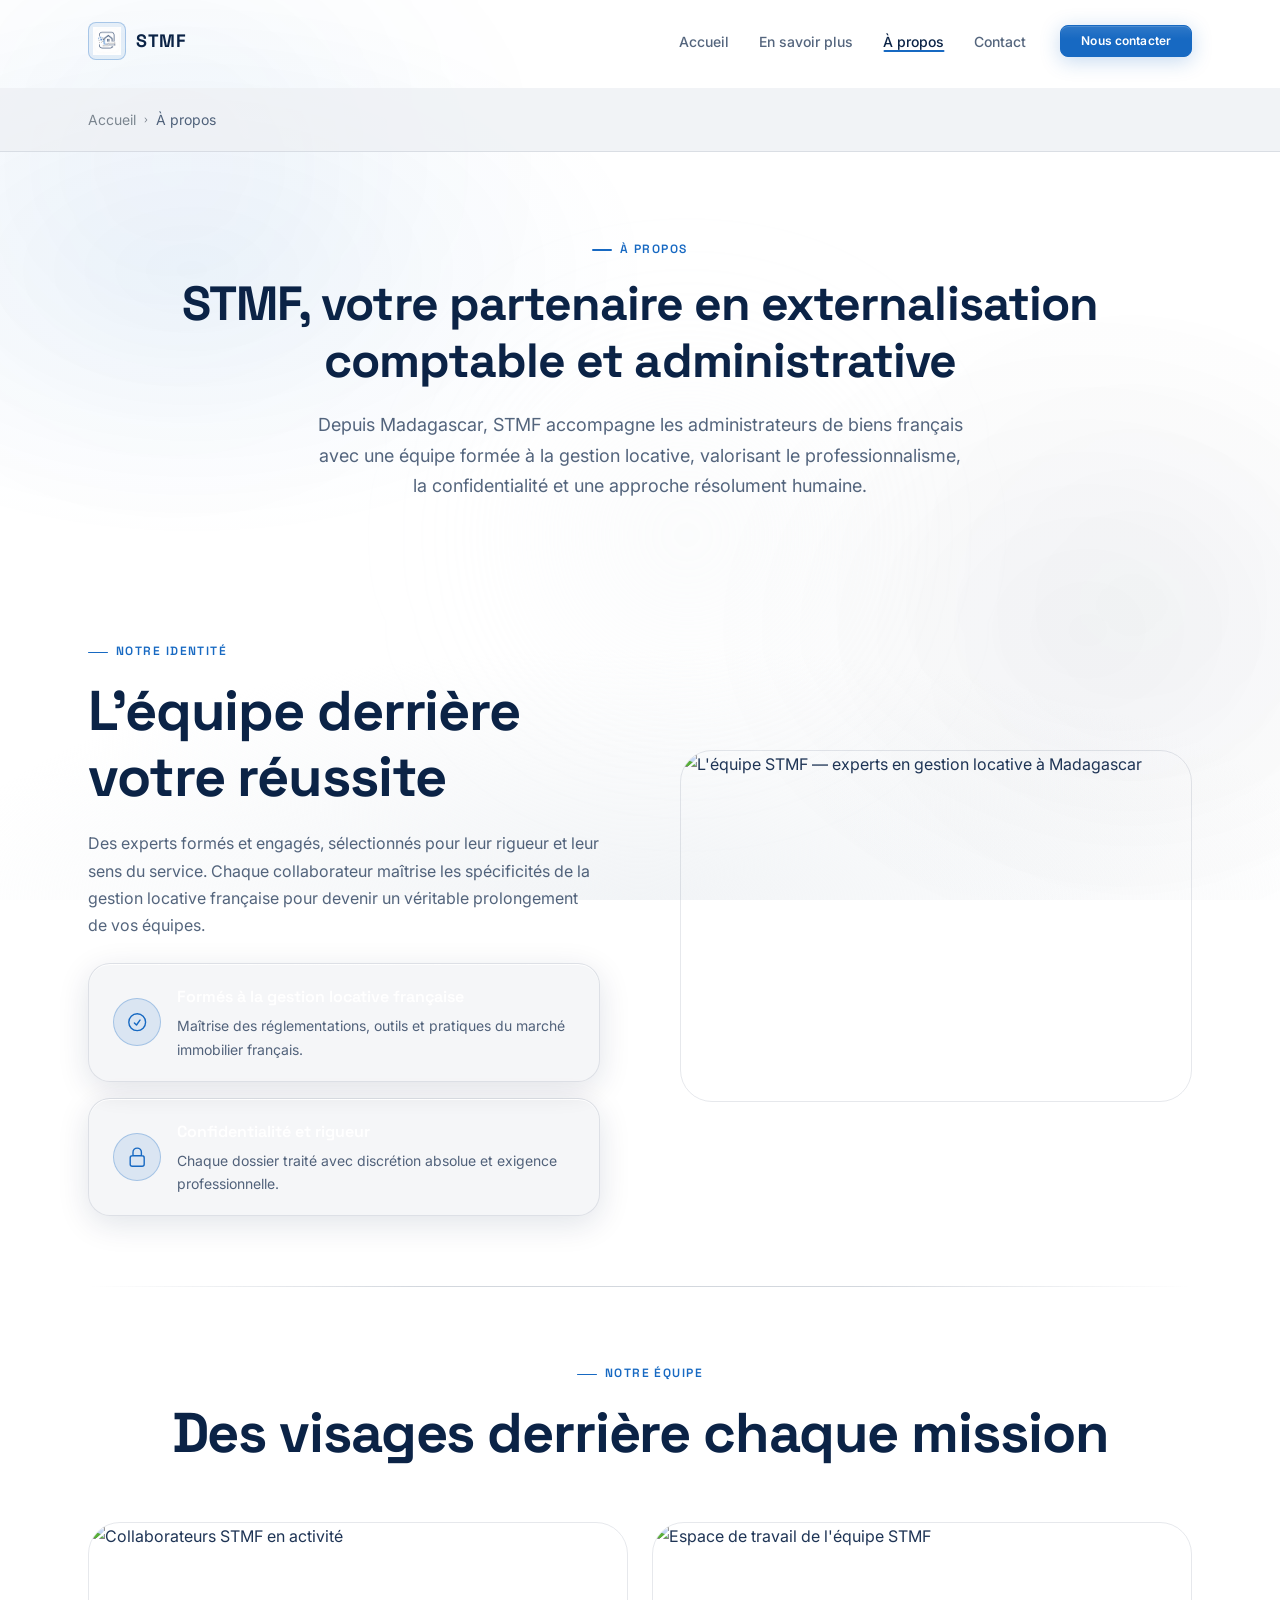
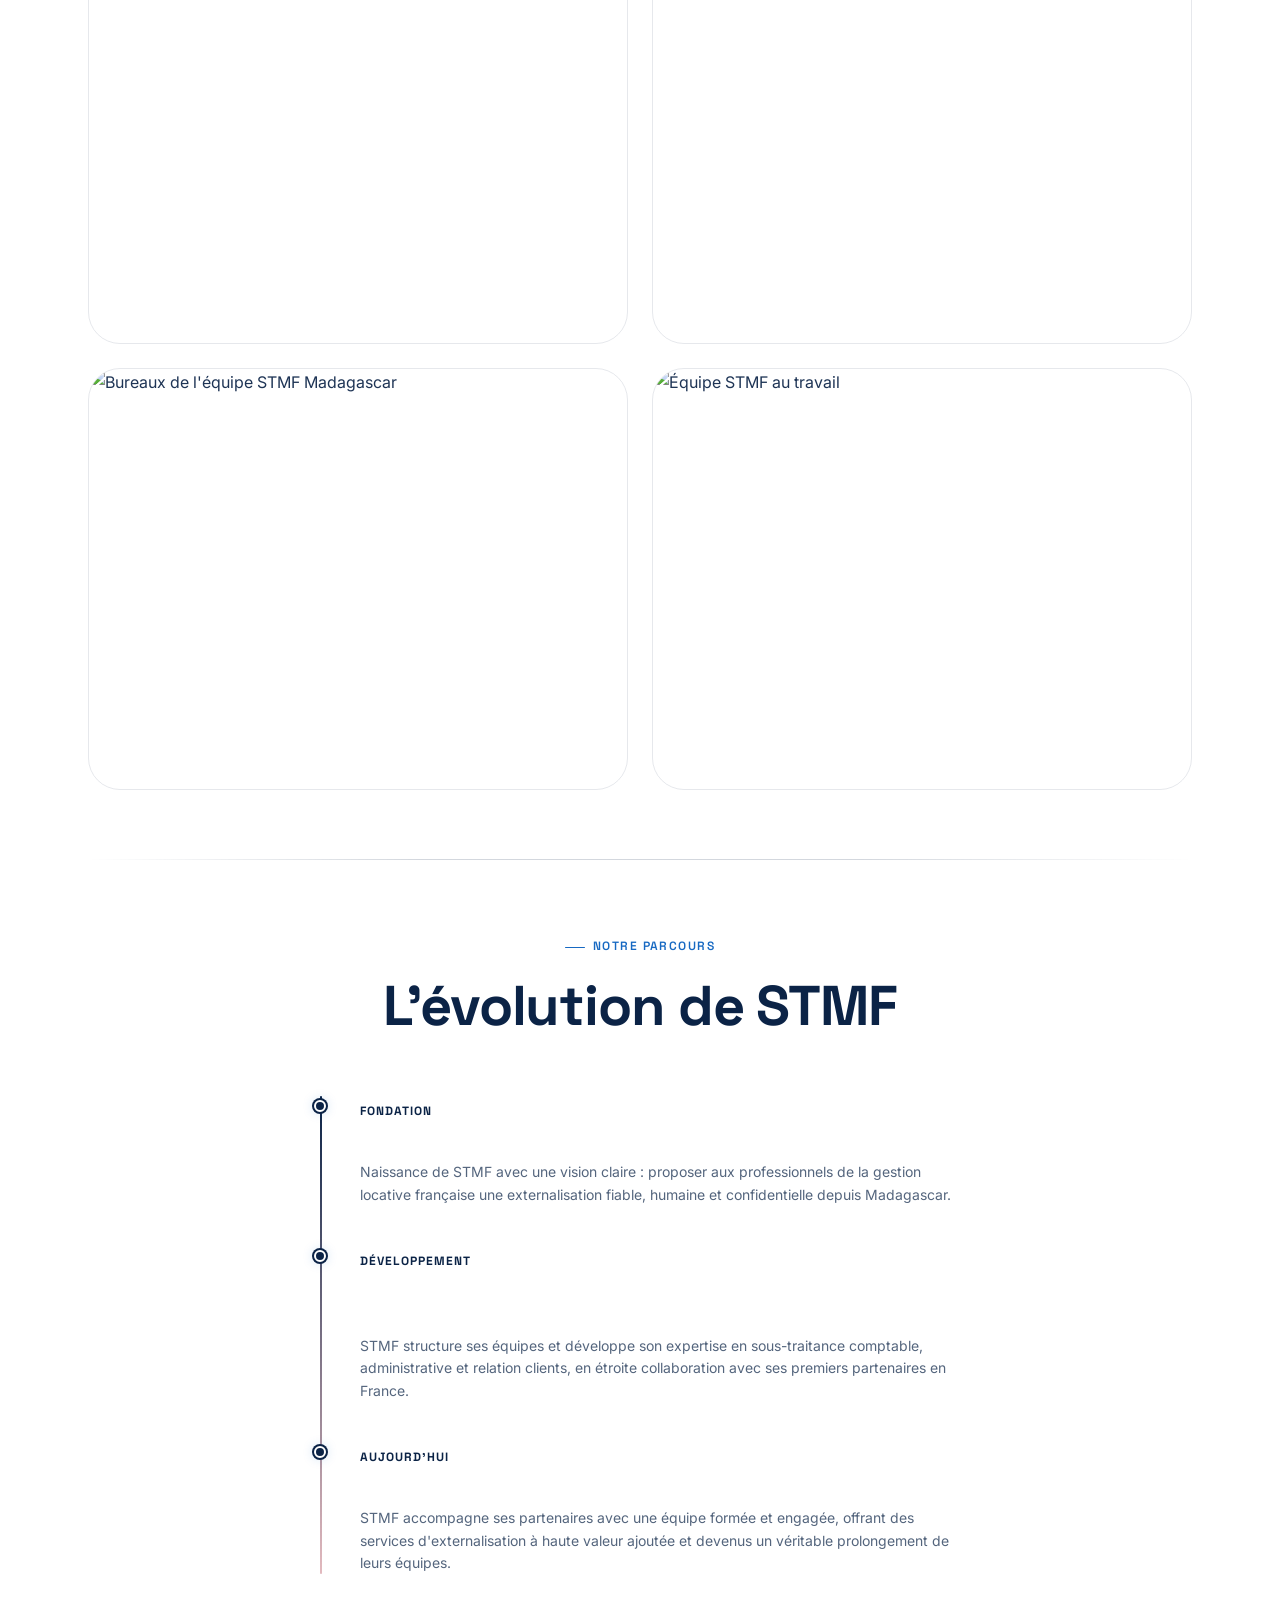
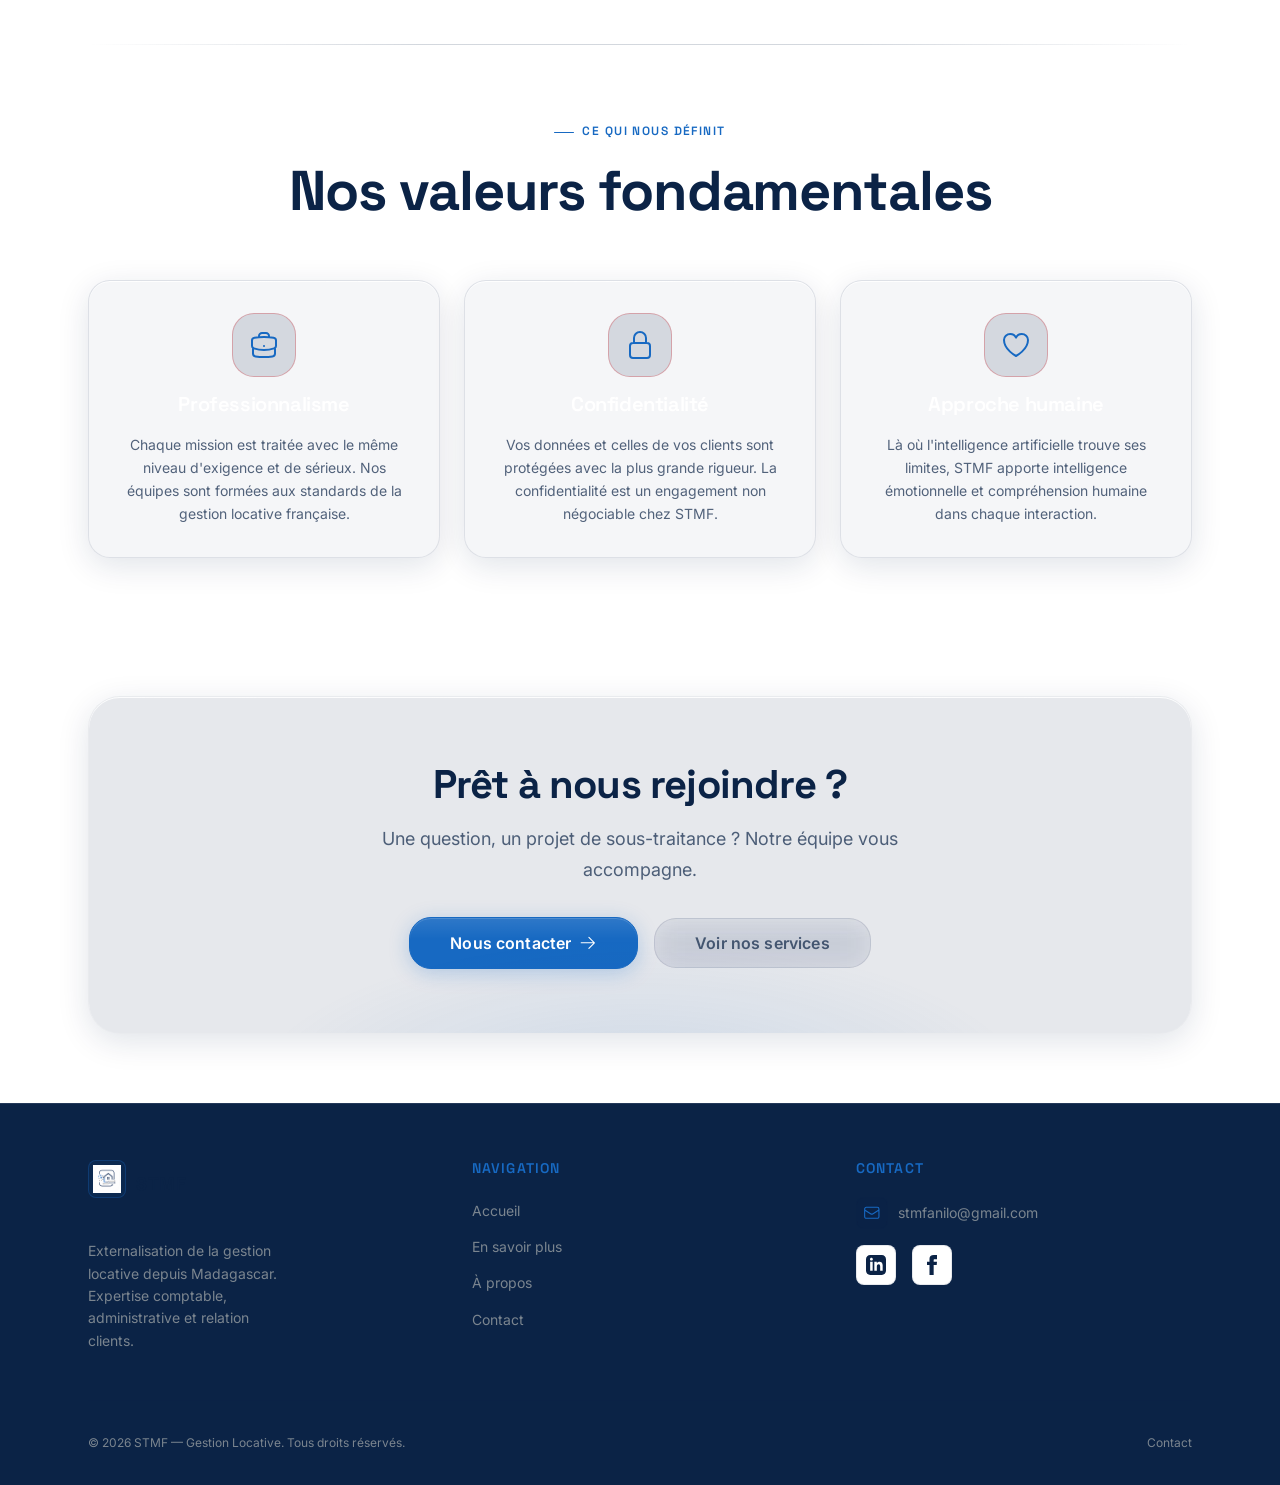
==== a-propos.html @ 400646bc "Site STMF v2 - nouvelle charte graphique" ====
<!DOCTYPE html>
<html lang="fr">
<head>
  <meta charset="UTF-8" />
  <meta name="viewport" content="width=device-width, initial-scale=1.0" />
  <meta http-equiv="X-UA-Compatible" content="IE=edge" />

  <!-- ─── SEO ─── -->
  <title>À Propos — L'équipe STMF, experts en externalisation de gestion locative depuis Madagascar</title>
  <meta name="description" content="Découvrez STMF : votre partenaire en externalisation comptable et administrative. Une équipe d'experts formés à la gestion locative française, basée à Madagascar, valorisant professionnalisme, confidentialité et approche humaine." />
  <meta name="keywords" content="équipe STMF gestion locative, externalisation Madagascar France, experts gestion locative, administrateurs de biens partenaire, STMF à propos, sous-traitance professionnelle immobilière" />
  <meta name="robots" content="index, follow, max-snippet:-1, max-image-preview:large" />
  <meta name="author" content="STMF — Gestion Locative" />
  <link rel="canonical" href="https://stmf-gestion-locative.com/a-propos.html" />

  <!-- ─── Open Graph ─── -->
  <meta property="og:type"        content="website" />
  <meta property="og:site_name"   content="STMF — Gestion Locative" />
  <meta property="og:url"         content="https://stmf-gestion-locative.com/a-propos.html" />
  <meta property="og:title"       content="À Propos — L'équipe STMF, experts en gestion locative" />
  <meta property="og:description" content="STMF accompagne les administrateurs de biens français avec une équipe formée à la gestion locative, valorisant le professionnalisme, la confidentialité et une approche résolument humaine." />
  <meta property="og:image"       content="CLOUDFLARE_URL_OG_IMAGE" />
  <meta property="og:locale"      content="fr_FR" />

  <!-- ─── Twitter Card ─── -->
  <meta name="twitter:card"        content="summary_large_image" />
  <meta name="twitter:title"       content="À Propos — L'équipe STMF" />
  <meta name="twitter:description" content="Une équipe d'experts en gestion locative basée à Madagascar, au service des professionnels français." />
  <meta name="twitter:image"       content="CLOUDFLARE_URL_OG_IMAGE" />

  <!-- ─── Structured Data ─── -->
  <script type="application/ld+json">
  {
    "@context": "https://schema.org",
    "@type": "AboutPage",
    "url": "https://stmf-gestion-locative.com/a-propos.html",
    "name": "À propos de STMF — Gestion Locative",
    "description": "STMF, votre partenaire en externalisation comptable et administrative. Depuis Madagascar, STMF accompagne les administrateurs de biens français avec une équipe formée à la gestion locative.",
    "mainEntity": {
      "@type": "Organization",
      "name": "STMF — Gestion Locative",
      "description": "Depuis Madagascar, STMF accompagne les administrateurs de biens français avec une équipe formée à la gestion locative, valorisant le professionnalisme, la confidentialité et une approche résolument humaine.",
      "url": "https://stmf-gestion-locative.com",
      "email": "stmfanilo@gmail.com",
      "foundingLocation": {"@type": "Place", "name": "Madagascar"},
      "knowsAbout": ["Gestion locative", "Externalisation immobilière", "Sous-traitance comptable", "Administration de biens"]
    }
  }
  </script>
  <script type="application/ld+json">
  {
    "@context": "https://schema.org",
    "@type": "BreadcrumbList",
    "itemListElement": [
      {"@type": "ListItem", "position": 1, "name": "Accueil", "item": "https://stmf-gestion-locative.com/"},
      {"@type": "ListItem", "position": 2, "name": "À propos",  "item": "https://stmf-gestion-locative.com/a-propos.html"}
    ]
  }
  </script>

  <!-- ─── Favicons ─── -->
  <link rel="icon"             type="image/x-icon" href="assets/favicon/favicon.ico" />
  <link rel="icon"             type="image/png"    href="assets/favicon/favicon-32x32.png" sizes="32x32" />
  <link rel="icon"             type="image/png"    href="assets/favicon/favicon-16x16.png" sizes="16x16" />
  <link rel="apple-touch-icon"                     href="assets/favicon/apple-touch-icon.png" />
  <link rel="manifest"                             href="site.webmanifest" />
  <meta name="theme-color"    content="#0B2346" />

  <link rel="preconnect" href="https://fonts.googleapis.com" />
  <link rel="preconnect" href="https://fonts.gstatic.com" crossorigin />

  <link rel="stylesheet" href="css/global.css" />
  <link rel="stylesheet" href="css/layout.css" />
  <link rel="stylesheet" href="css/components.css" />
  <link rel="stylesheet" href="css/animations.css" />
  <link rel="stylesheet" href="css/pages.css" />
</head>
<body>

<svg class="svg-filters" aria-hidden="true" focusable="false">
  <defs>
    <filter id="glass-distort" color-interpolation-filters="sRGB" x="-20%" y="-20%" width="140%" height="140%">
      <feTurbulence type="fractalNoise" baseFrequency="0.015 0.012" numOctaves="2" seed="4" result="noise"/>
      <feDisplacementMap in="SourceGraphic" in2="noise" scale="5" xChannelSelector="R" yChannelSelector="G"/>
    </filter>
  </defs>
</svg>

<div class="bg-orbs" aria-hidden="true">
  <div class="bg-orb bg-orb-1"></div>
  <div class="bg-orb bg-orb-2"></div>
  <div class="bg-orb bg-orb-3"></div>
</div>

<div class="site-wrap">

  <!-- ════ NAVBAR ════ -->
  <header>
    <nav class="navbar" id="navbar" role="navigation" aria-label="Navigation principale">
      <div class="container navbar__inner">
        <a href="index.html" class="navbar__brand" aria-label="STMF — Retour à l'accueil">
          <div class="brand-logo"><img src="assets/favicon/favicon-32x32.png" alt="Logo STMF" width="28" height="28" /></div>
          <span class="brand-name">STMF</span>
        </a>
        <div class="navbar__menu" role="menubar" aria-label="Liens de navigation">
          <ul class="nav-links" role="none">
            <li role="none"><a href="index.html"          class="nav-link" role="menuitem">Accueil</a></li>
            <li role="none"><a href="en-savoir-plus.html" class="nav-link" role="menuitem">En savoir plus</a></li>
            <li role="none"><a href="a-propos.html"       class="nav-link" role="menuitem">À propos</a></li>
            <li role="none"><a href="contact.html"        class="nav-link" role="menuitem">Contact</a></li>
          </ul>
          <div class="navbar__cta">
            <a href="contact.html" class="btn btn--primary btn--sm">Nous contacter</a>
          </div>
        </div>
        <button class="navbar__toggle" id="navToggle" aria-label="Ouvrir le menu" aria-expanded="false" aria-controls="navOverlay">
          <span class="toggle-bar"></span><span class="toggle-bar"></span><span class="toggle-bar"></span>
        </button>
      </div>
    </nav>
    <div class="nav-overlay" id="navOverlay" role="dialog" aria-modal="true" aria-label="Menu de navigation">
      <ul>
        <li><a href="index.html"          class="nav-link">Accueil</a></li>
        <li><a href="en-savoir-plus.html" class="nav-link">En savoir plus</a></li>
        <li><a href="a-propos.html"       class="nav-link">À propos</a></li>
        <li><a href="contact.html"        class="nav-link">Contact</a></li>
      </ul>
      <a href="contact.html" class="btn btn--primary btn--lg" style="margin-top:2rem;">Nous contacter</a>
    </div>
  </header>

  <!-- ════ MAIN ════ -->
  <main class="page page-content" id="main" tabindex="-1">

    <!-- Breadcrumb -->
    <nav class="breadcrumb" aria-label="Fil d'Ariane">
      <div class="container">
        <ol class="breadcrumb__list">
          <li class="breadcrumb__item"><a href="index.html">Accueil</a></li>
          <li class="breadcrumb__item" aria-hidden="true"><span class="breadcrumb__sep">›</span></li>
          <li class="breadcrumb__item breadcrumb__item--active" aria-current="page">À propos</li>
        </ol>
      </div>
    </nav>

    <!-- Page hero -->
    <section class="page-hero" aria-labelledby="about-title">
      <div class="container">
        <span class="section__eyebrow" data-reveal="up">À propos</span>
        <h1 class="page-hero__title" id="about-title" data-reveal="up" data-reveal-delay="100">
          STMF, votre partenaire en externalisation comptable et administrative
        </h1>
        <p class="page-hero__desc" data-reveal="up" data-reveal-delay="200">
          Depuis Madagascar, STMF accompagne les administrateurs de biens français avec une équipe formée à la gestion locative, valorisant le professionnalisme, la confidentialité et une approche résolument humaine.
        </p>
      </div>
    </section>

    <!-- ── INTRO ABOUT ──────────────── -->
    <section class="section section--sm" aria-labelledby="intro-title">
      <div class="container">
        <div class="about-intro-grid">

          <!-- Contenu -->
          <div data-reveal="left">
            <span class="section__eyebrow">Notre identité</span>
            <h2 class="section__title section__title--left" id="intro-title" style="text-align:left;margin-bottom:1.25rem;">
              L'équipe derrière votre réussite
            </h2>
            <p style="color:var(--c-text-sec);line-height:1.7;margin-bottom:1.5rem;">
              Des experts formés et engagés, sélectionnés pour leur rigueur et leur sens du service. Chaque collaborateur maîtrise les spécificités de la gestion locative française pour devenir un véritable prolongement de vos équipes.
            </p>
            <div style="display:flex;flex-direction:column;gap:1rem;">
              <div class="glass-card glass-card--static" style="padding:1.25rem 1.5rem;display:flex;align-items:center;gap:1rem;">
                <div class="icon-circle" style="flex-shrink:0;" aria-hidden="true"><svg class="icon-svg" xmlns="http://www.w3.org/2000/svg" fill="none" viewBox="0 0 24 24" stroke-width="1.5" stroke="currentColor" aria-hidden="true"><path stroke-linecap="round" stroke-linejoin="round" d="M9 12.75L11.25 15 15 9.75M21 12a9 9 0 11-18 0 9 9 0 0118 0z"/></svg></div>
                <div>
                  <div style="font-family:var(--ff-display);font-weight:600;color:var(--c-white);margin-bottom:0.25rem;">Formés à la gestion locative française</div>
                  <div style="font-size:var(--ts-sm);color:var(--c-text-sec);">Maîtrise des réglementations, outils et pratiques du marché immobilier français.</div>
                </div>
              </div>
              <div class="glass-card glass-card--static" style="padding:1.25rem 1.5rem;display:flex;align-items:center;gap:1rem;">
                <div class="icon-circle" style="flex-shrink:0;" aria-hidden="true"><svg class="icon-svg" xmlns="http://www.w3.org/2000/svg" fill="none" viewBox="0 0 24 24" stroke-width="1.5" stroke="currentColor" aria-hidden="true"><path stroke-linecap="round" stroke-linejoin="round" d="M16.5 10.5V6.75a4.5 4.5 0 10-9 0v3.75m-.75 11.25h10.5a2.25 2.25 0 002.25-2.25v-6.75a2.25 2.25 0 00-2.25-2.25H6.75a2.25 2.25 0 00-2.25 2.25v6.75a2.25 2.25 0 002.25 2.25z"/></svg></div>
                <div>
                  <div style="font-family:var(--ff-display);font-weight:600;color:var(--c-white);margin-bottom:0.25rem;">Confidentialité et rigueur</div>
                  <div style="font-size:var(--ts-sm);color:var(--c-text-sec);">Chaque dossier traité avec discrétion absolue et exigence professionnelle.</div>
                </div>
              </div>
            </div>
          </div>

          <!-- Photo principale équipe -->
          <div class="team-grid" data-reveal="right">
            <div class="team-img team-img--featured">
              <!-- 📸 IMAGE ÉQUIPE PRINCIPALE: bureau 8.png | Remplacer src par votre URL Cloudflare -->
              <img
                src="CLOUDFLARE_URL_BUREAU_8"
                alt="L'équipe STMF — experts en gestion locative à Madagascar"
                width="800"
                height="350"
                loading="lazy"
                decoding="async"
              />
            </div>
          </div>

        </div>
      </div>
    </section>

    <div class="container"><div class="divider"></div></div>

    <!-- ── GALERIE ÉQUIPE ─────────────── -->
    <section class="section section--sm" aria-labelledby="team-title">
      <div class="container">
        <div class="section__header" data-reveal="up">
          <span class="section__eyebrow">Notre équipe</span>
          <h2 class="section__title" id="team-title">Des visages derrière chaque mission</h2>
        </div>

        <div class="team-grid">
          <div class="team-img" data-reveal="up" data-reveal-delay="100">
            <!-- 📸 IMAGE ÉQUIPE 1: bureau 1.png | Remplacer src par votre URL Cloudflare -->
            <img src="CLOUDFLARE_URL_BUREAU_1" alt="Collaborateurs STMF en activité" width="560" height="420" loading="lazy" decoding="async" />
          </div>
          <div class="team-img" data-reveal="up" data-reveal-delay="200">
            <!-- 📸 IMAGE ÉQUIPE 2: bureau 5.png | Remplacer src par votre URL Cloudflare -->
            <img src="CLOUDFLARE_URL_BUREAU_5" alt="Espace de travail de l'équipe STMF" width="560" height="420" loading="lazy" decoding="async" />
          </div>
          <div class="team-img" data-reveal="up" data-reveal-delay="300">
            <!-- 📸 IMAGE ÉQUIPE 3: bureau 9.png | Remplacer src par votre URL Cloudflare -->
            <img src="CLOUDFLARE_URL_BUREAU_9" alt="Bureaux de l'équipe STMF Madagascar" width="560" height="420" loading="lazy" decoding="async" />
          </div>
          <div class="team-img" data-reveal="up" data-reveal-delay="400">
            <!-- 📸 IMAGE ÉQUIPE 4: bureau 11.png | Remplacer src par votre URL Cloudflare -->
            <img src="CLOUDFLARE_URL_BUREAU_11" alt="Équipe STMF au travail" width="560" height="420" loading="lazy" decoding="async" />
          </div>
        </div>
      </div>
    </section>

    <div class="container"><div class="divider"></div></div>

    <!-- ── TIMELINE — ÉVOLUTION ────────── -->
    <section class="section section--sm" aria-labelledby="timeline-title">
      <div class="container">
        <div class="section__header" data-reveal="up">
          <span class="section__eyebrow">Notre parcours</span>
          <h2 class="section__title" id="timeline-title">L'évolution de STMF</h2>
        </div>

        <div style="max-width:640px;margin-inline:auto;">
          <div class="timeline" role="list" aria-label="Étapes clés de l'évolution de STMF">

            <div class="timeline__line" aria-hidden="true">
              <div class="timeline__line-fill"></div>
            </div>

            <div class="timeline__item" role="listitem" data-reveal="left">
              <div class="timeline__dot" aria-hidden="true"></div>
              <span class="timeline__label">Fondation</span>
              <h3 class="timeline__title">Création de STMF à Madagascar</h3>
              <p class="timeline__desc">
                Naissance de STMF avec une vision claire : proposer aux professionnels de la gestion locative française une externalisation fiable, humaine et confidentielle depuis Madagascar.
              </p>
            </div>

            <div class="timeline__item" role="listitem" data-reveal="left" data-reveal-delay="150">
              <div class="timeline__dot" aria-hidden="true"></div>
              <span class="timeline__label">Développement</span>
              <h3 class="timeline__title">Accompagnement des premiers administrateurs de biens français</h3>
              <p class="timeline__desc">
                STMF structure ses équipes et développe son expertise en sous-traitance comptable, administrative et relation clients, en étroite collaboration avec ses premiers partenaires en France.
              </p>
            </div>

            <div class="timeline__item" role="listitem" data-reveal="left" data-reveal-delay="300">
              <div class="timeline__dot timeline__dot--current" aria-hidden="true"></div>
              <span class="timeline__label">Aujourd'hui</span>
              <h3 class="timeline__title">Une équipe experte au service de la continuité de votre gestion</h3>
              <p class="timeline__desc">
                STMF accompagne ses partenaires avec une équipe formée et engagée, offrant des services d'externalisation à haute valeur ajoutée et devenus un véritable prolongement de leurs équipes.
              </p>
            </div>

          </div>
        </div>
      </div>
    </section>

    <div class="container"><div class="divider"></div></div>

    <!-- ── NOS VALEURS ────────────────── -->
    <section class="section section--sm" aria-labelledby="values-title">
      <div class="container">
        <div class="section__header" data-reveal="up">
          <span class="section__eyebrow">Ce qui nous définit</span>
          <h2 class="section__title" id="values-title">Nos valeurs fondamentales</h2>
        </div>

        <div class="values-grid">
          <div class="glass-card glass-card--red value-card" data-reveal="up" data-reveal-delay="100">
            <div class="value-card__icon" aria-hidden="true"><svg class="icon-svg" xmlns="http://www.w3.org/2000/svg" fill="none" viewBox="0 0 24 24" stroke-width="1.5" stroke="currentColor" aria-hidden="true"><path stroke-linecap="round" stroke-linejoin="round" d="M20.25 14.15v4.25c0 1.094-.787 2.036-1.872 2.18-2.087.277-4.216.42-6.378.42s-4.291-.143-6.378-.42c-1.085-.144-1.872-1.086-1.872-2.18v-4.25m16.5 0a2.18 2.18 0 00.75-1.661V8.706c0-1.081-.768-2.015-1.837-2.175a48.114 48.114 0 00-3.413-.387m4.5 8.006c-.194.165-.42.295-.673.38A23.978 23.978 0 0112 15.75c-2.648 0-5.195-.429-7.577-1.22a2.016 2.016 0 01-.673-.38m0 0A2.18 2.18 0 013 12.489V8.706c0-1.081.768-2.015 1.837-2.175a48.111 48.111 0 013.413-.387m7.5 0V5.25A2.25 2.25 0 0013.5 3h-3a2.25 2.25 0 00-2.25 2.25v.894m7.5 0a48.667 48.667 0 00-7.5 0M12 12.75h.008v.008H12v-.008z"/></svg></div>
            <h3 class="value-card__title">Professionnalisme</h3>
            <p class="value-card__desc">
              Chaque mission est traitée avec le même niveau d'exigence et de sérieux. Nos équipes sont formées aux standards de la gestion locative française.
            </p>
          </div>
          <div class="glass-card glass-card--red value-card" data-reveal="up" data-reveal-delay="200">
            <div class="value-card__icon" aria-hidden="true"><svg class="icon-svg" xmlns="http://www.w3.org/2000/svg" fill="none" viewBox="0 0 24 24" stroke-width="1.5" stroke="currentColor" aria-hidden="true"><path stroke-linecap="round" stroke-linejoin="round" d="M16.5 10.5V6.75a4.5 4.5 0 10-9 0v3.75m-.75 11.25h10.5a2.25 2.25 0 002.25-2.25v-6.75a2.25 2.25 0 00-2.25-2.25H6.75a2.25 2.25 0 00-2.25 2.25v6.75a2.25 2.25 0 002.25 2.25z"/></svg></div>
            <h3 class="value-card__title">Confidentialité</h3>
            <p class="value-card__desc">
              Vos données et celles de vos clients sont protégées avec la plus grande rigueur. La confidentialité est un engagement non négociable chez STMF.
            </p>
          </div>
          <div class="glass-card glass-card--red value-card" data-reveal="up" data-reveal-delay="300">
            <div class="value-card__icon" aria-hidden="true"><svg class="icon-svg" xmlns="http://www.w3.org/2000/svg" fill="none" viewBox="0 0 24 24" stroke-width="1.5" stroke="currentColor" aria-hidden="true"><path stroke-linecap="round" stroke-linejoin="round" d="M21 8.25c0-2.485-2.099-4.5-4.688-4.5-1.935 0-3.597 1.126-4.312 2.733-.715-1.607-2.377-2.733-4.313-2.733C5.1 3.75 3 5.765 3 8.25c0 7.22 9 12 9 12s9-4.78 9-12z"/></svg></div>
            <h3 class="value-card__title">Approche humaine</h3>
            <p class="value-card__desc">
              Là où l'intelligence artificielle trouve ses limites, STMF apporte intelligence émotionnelle et compréhension humaine dans chaque interaction.
            </p>
          </div>
        </div>
      </div>
    </section>

    <!-- ── CTA BAND ──────────────────── -->
    <section class="section section--sm" aria-labelledby="cta-about-title">
      <div class="container">
        <div class="glass-card glass-card--strong cta-band" data-reveal="scale">
          <h2 class="cta-band__title" id="cta-about-title">Prêt à nous rejoindre&nbsp;?</h2>
          <p class="cta-band__desc">
            Une question, un projet de sous-traitance&nbsp;? Notre équipe vous accompagne.
          </p>
          <div class="cta-band__actions">
            <a href="contact.html" class="btn btn--primary btn--lg glow-pulse">
              Nous contacter <span class="btn__icon" aria-hidden="true"><svg class="icon-svg" xmlns="http://www.w3.org/2000/svg" fill="none" viewBox="0 0 24 24" stroke-width="1.5" stroke="currentColor" aria-hidden="true"><path stroke-linecap="round" stroke-linejoin="round" d="M13.5 4.5L21 12m0 0l-7.5 7.5M21 12H3"/></svg></span>
            </a>
            <a href="en-savoir-plus.html" class="btn btn--ghost btn--lg">Voir nos services</a>
          </div>
        </div>
      </div>
    </section>

  </main>

  <!-- ════ FOOTER ════ -->
  <footer class="footer" role="contentinfo">
    <div class="container">
      <div class="footer__grid">
        <div class="footer__brand">
          <a href="index.html" style="display:inline-flex;gap:0.625rem;align-items:center;margin-bottom:0.875rem;text-decoration:none;" aria-label="STMF — Accueil">
            <div class="brand-logo"><img src="assets/favicon/favicon-32x32.png" alt="Logo STMF" width="28" height="28" /></div>
            <span class="brand-name">STMF</span>
          </a>
          <p class="footer__desc">Externalisation de la gestion locative depuis Madagascar. Expertise comptable, administrative et relation clients.</p>
        </div>
        <nav aria-label="Liens secondaires">
          <h3 class="footer__heading">Navigation</h3>
          <ul class="footer__links">
            <li><a href="index.html"          class="footer__link">Accueil</a></li>
            <li><a href="en-savoir-plus.html" class="footer__link">En savoir plus</a></li>
            <li><a href="a-propos.html"       class="footer__link">À propos</a></li>
            <li><a href="contact.html"        class="footer__link">Contact</a></li>
          </ul>
        </nav>
        <div>
          <h3 class="footer__heading">Contact</h3>
          <a href="mailto:stmfanilo@gmail.com" class="footer__contact-item">
            <span class="footer__contact-icon" aria-hidden="true"><svg class="icon-svg" xmlns="http://www.w3.org/2000/svg" fill="none" viewBox="0 0 24 24" stroke-width="1.5" stroke="currentColor" aria-hidden="true"><path stroke-linecap="round" stroke-linejoin="round" d="M21.75 6.75v10.5a2.25 2.25 0 01-2.25 2.25h-15a2.25 2.25 0 01-2.25-2.25V6.75m19.5 0A2.25 2.25 0 0019.5 4.5h-15a2.25 2.25 0 00-2.25 2.25m19.5 0v.243a2.25 2.25 0 01-1.07 1.916l-7.5 4.615a2.25 2.25 0 01-2.36 0L3.32 8.91a2.25 2.25 0 01-1.07-1.916V6.75"/></svg></span>
            <span>stmfanilo@gmail.com</span>
          </a>
          <div class="footer__socials" style="margin-top: 1rem; display: flex; gap: 1rem;">
            <a href="https://www.linkedin.com/in/stmf-fanilo-374832287/" target="_blank" rel="noopener noreferrer" class="footer__social-link" aria-label="LinkedIn STMF" style="display: inline-flex; align-items: center; justify-content: center; width: 40px; height: 40px; background: #ffffff; border-radius: 8px; border: 1px solid rgba(11, 35, 70, 0.1); transition: all 0.3s ease;">
              <svg xmlns="http://www.w3.org/2000/svg" width="20" height="20" viewBox="0 0 24 24" fill="#0B2346"><path d="M19 0h-14c-2.761 0-5 2.239-5 5v14c0 2.761 2.239 5 5 5h14c2.762 0 5-2.239 5-5v-14c0-2.761-2.238-5-5-5zm-11 19h-3v-11h3v11zm-1.5-12.268c-.966 0-1.75-.79-1.75-1.764s.784-1.764 1.75-1.764 1.75.79 1.75 1.764-.783 1.764-1.75 1.764zm13.5 12.268h-3v-5.604c0-3.368-4-3.113-4 0v5.604h-3v-11h3v1.765c1.396-2.586 7-2.777 7 2.476v6.759z"/></svg>
            </a>
            <a href="https://www.facebook.com/profile.php?id=61573559982621" target="_blank" rel="noopener noreferrer" class="footer__social-link" aria-label="Facebook STMF" style="display: inline-flex; align-items: center; justify-content: center; width: 40px; height: 40px; background: #ffffff; border-radius: 8px; border: 1px solid rgba(11, 35, 70, 0.1); transition: all 0.3s ease;">
              <svg xmlns="http://www.w3.org/2000/svg" width="20" height="20" viewBox="0 0 24 24" fill="#0B2346"><path d="M9 8h-3v4h3v12h5v-12h3.642l.358-4h-4v-1.667c0-.955.192-1.333 1.115-1.333h2.885v-5h-3.808c-3.596 0-5.192 1.583-5.192 4.615v3.385z"/></svg>
            </a>
          </div>
        </div>
      </div>
      <div class="footer__bottom">
        <p class="footer__copy">© 2026 STMF — Gestion Locative. Tous droits réservés.</p>
        <div class="footer__legal"><a href="contact.html">Contact</a></div>
      </div>
    </div>
  </footer>

</div><!-- /site-wrap -->

<script src="js/app.js" defer></script>
<script src="js/ui.js"  defer></script>

</body>
</html>
---- css/global.css ----
/* ============================================================
   STMF — GESTION LOCATIVE | global.css
   Design tokens, reset, typography
   © 2026 STMF — Architecture: Andry / Dev
   ============================================================ */

/* ─── Google Fonts ─── */
@import url('https://fonts.googleapis.com/css2?family=Space+Grotesk:wght@400;500;600;700&family=Inter:wght@400;500;600&display=swap');

/* ─── Design Tokens ─── */
:root {
  /* Palette STMF - Charte graphique */
  --c-bg:          #ffffff;
  --c-bg-2:        #EEF1F4;
  --c-bg-3:        #f8f9fa;
  --c-primary:     #0B2346;
  --c-primary-light: #1769C2;
  --c-primary-dim: rgba(11, 35, 70, 0.14);
  --c-primary-glow: rgba(23, 105, 194, 0.28);
  --c-white:       #ffffff;
  --c-text:        rgba(11, 35, 70, 0.92);
  --c-text-sec:    rgba(11, 35, 70, 0.70);
  --c-text-muted:  #7B858F;

  /* Legacy aliases for compatibility */
  --c-red:         #0B2346;
  --c-red-light:   #1769C2;
  --c-red-dim:     rgba(11, 35, 70, 0.14);
  --c-red-glow:    rgba(23, 105, 194, 0.28);

  /* Glass system - Light mode */
  --g-bg:          rgba(11, 35, 70, 0.04);
  --g-bg-hover:    rgba(11, 35, 70, 0.08);
  --g-bg-strong:   rgba(11, 35, 70, 0.10);
  --g-border:      rgba(11, 35, 70, 0.10);
  --g-border-h:    rgba(11, 35, 70, 0.18);
  --g-border-red:  rgba(23, 105, 194, 0.40);
  --g-blur:        blur(28px) saturate(160%);
  --g-blur-sm:     blur(16px) saturate(140%);
  --g-shadow:      0 8px 32px rgba(11, 35, 70, 0.12), inset 0 1px 0 rgba(255,255,255,0.9);
  --g-shadow-h:    0 20px 56px rgba(11, 35, 70, 0.18), inset 0 1px 0 rgba(255,255,255,0.95);
  --g-shadow-red:  0 0 40px rgba(23, 105, 194, 0.15);

  /* Typography */
  --ff-display:    'Space Grotesk', -apple-system, sans-serif;
  --ff-body:       'Inter', -apple-system, sans-serif;

  /* Scale */
  --ts-xs:   0.75rem;   /* 12px */
  --ts-sm:   0.875rem;  /* 14px */
  --ts-base: 1rem;      /* 16px */
  --ts-lg:   1.125rem;  /* 18px */
  --ts-xl:   1.25rem;   /* 20px */
  --ts-2xl:  1.5rem;    /* 24px */
  --ts-3xl:  1.875rem;  /* 30px */
  --ts-4xl:  clamp(2rem, 3.5vw, 2.5rem);
  --ts-5xl:  clamp(2.5rem, 4.5vw, 3.5rem);
  --ts-hero: clamp(2.75rem, 5.5vw, 4.5rem);

  /* Radius */
  --r-sm:   8px;
  --r-md:   14px;
  --r-lg:   22px;
  --r-xl:   32px;
  --r-pill: 9999px;

  /* Spacing */
  --sp-section: clamp(5rem, 9vw, 8rem);
  --sp-nav:     88px; /* navbar height compensation */

  /* Transitions */
  --t-fast:   0.18s ease;
  --t-base:   0.30s cubic-bezier(0.4, 0, 0.2, 1);
  --t-slow:   0.55s cubic-bezier(0.4, 0, 0.2, 1);

  /* Container */
  --max-w: 1200px;
  --gutter: clamp(1.25rem, 5vw, 3rem);
}

/* ─── Reset ─── */
*,
*::before,
*::after {
  box-sizing: border-box;
  margin: 0;
  padding: 0;
}

html {
  scroll-behavior: smooth;
  -webkit-text-size-adjust: 100%;
  text-size-adjust: 100%;
}

body {
  font-family: var(--ff-body);
  font-size: var(--ts-base);
  line-height: 1.65;
  color: var(--c-text);
  background-color: var(--c-bg);
  min-height: 100vh;
  overflow-x: hidden;
  -webkit-font-smoothing: antialiased;
  -moz-osx-font-smoothing: grayscale;
}

/* ─── Animated background ─── */
body::before {
  content: '';
  position: fixed;
  inset: 0;
  z-index: 0;
  pointer-events: none;
  background:
    radial-gradient(ellipse 60% 50% at 15% 30%,  rgba(23, 105, 194, 0.06)  0%, transparent 60%),
    radial-gradient(ellipse 50% 60% at 85% 70%,  rgba(11, 35, 70, 0.04)   0%, transparent 60%),
    radial-gradient(ellipse 80% 40% at 50% 100%, rgba(238, 241, 244, 0.8) 0%, transparent 70%);
}

/* ─── Global layout wrapper ─── */
.site-wrap {
  position: relative;
  z-index: 1;
  min-height: 100vh;
}

/* ─── Typography ─── */
h1, h2, h3, h4, h5, h6 {
  font-family: var(--ff-display);
  font-weight: 700;
  line-height: 1.18;
  letter-spacing: -0.02em;
  color: var(--c-primary);
}

h1 { font-size: var(--ts-hero); }
h2 { font-size: var(--ts-5xl); }
h3 { font-size: var(--ts-3xl); }
h4 { font-size: var(--ts-2xl); }
h5 { font-size: var(--ts-xl);  }
h6 { font-size: var(--ts-lg);  }

p {
  color: var(--c-text-sec);
  line-height: 1.70;
}

a {
  color: inherit;
  text-decoration: none;
}

img, picture, video, canvas, svg {
  display: block;
  max-width: 100%;
}

ul, ol { list-style: none; }

button, input, textarea, select {
  font-family: var(--ff-body);
  font-size: var(--ts-base);
}

button { cursor: pointer; border: none; background: none; }

/* ─── Utilities ─── */
.sr-only {
  position: absolute;
  width: 1px; height: 1px;
  padding: 0; margin: -1px;
  overflow: hidden;
  clip: rect(0,0,0,0);
  white-space: nowrap;
  border: 0;
}

.container {
  width: 100%;
  max-width: var(--max-w);
  margin-inline: auto;
  padding-inline: var(--gutter);
}

/* Text utilities */
.text-red     { color: var(--c-red); }
.text-muted   { color: var(--c-text-muted); }
.text-center  { text-align: center; }
.font-display { font-family: var(--ff-display); }

/* SVG filter for liquid glass distortion (progressive enhancement) */
.svg-filters {
  position: absolute;
  width: 0;
  height: 0;
  overflow: hidden;
  pointer-events: none;
}

/* ─── Focus / Accessibility ─── */
:focus-visible {
  outline: 2px solid var(--c-primary-light);
  outline-offset: 3px;
  border-radius: 4px;
}

/* ─── Selection ─── */
::selection {
  background: var(--c-primary-dim);
  color: var(--c-primary);
}

/* ─── Scrollbar (Webkit) ─── */
::-webkit-scrollbar { width: 6px; }
::-webkit-scrollbar-track { background: var(--c-bg); }
::-webkit-scrollbar-thumb { background: rgba(23, 105, 194, 0.4); border-radius: var(--r-pill); }
::-webkit-scrollbar-thumb:hover { background: var(--c-primary-light); }

/* ─── Reduced motion ─── */
@media (prefers-reduced-motion: reduce) {
  *, *::before, *::after {
    animation-duration: 0.01ms !important;
    animation-iteration-count: 1 !important;
    transition-duration: 0.01ms !important;
  }
  html { scroll-behavior: auto; }
}
---- css/layout.css ----
/* ============================================================
   STMF — GESTION LOCATIVE | layout.css
   Navigation, footer, section structure, grid, breadcrumb
   ============================================================ */

/* ─── Background orbs (decorative, fixed) ─── */
.bg-orbs {
  position: fixed;
  inset: 0;
  z-index: 0;
  pointer-events: none;
  overflow: hidden;
}

.bg-orb {
  position: absolute;
  border-radius: 50%;
  filter: blur(90px);
  will-change: transform;
  animation: orb-drift 25s ease-in-out infinite alternate;
}

.bg-orb-1 {
  width: min(600px, 60vw);
  height: min(600px, 60vw);
  background: radial-gradient(circle, rgba(23, 105, 194, 0.06) 0%, transparent 70%);
  top: -15%;
  left: -10%;
  animation-duration: 28s;
}

.bg-orb-2 {
  width: min(500px, 50vw);
  height: min(500px, 50vw);
  background: radial-gradient(circle, rgba(11, 35, 70, 0.04) 0%, transparent 70%);
  bottom: 5%;
  right: -8%;
  animation-duration: 22s;
  animation-delay: -10s;
}

.bg-orb-3 {
  width: min(350px, 35vw);
  height: min(350px, 35vw);
  background: radial-gradient(circle, rgba(238, 241, 244, 0.5) 0%, transparent 70%);
  top: 40%;
  left: 40%;
  animation-duration: 32s;
  animation-delay: -18s;
}

/* ─── NAVBAR ─── */
.navbar {
  position: fixed;
  top: 0;
  left: 0;
  right: 0;
  z-index: 1000;
  padding-block: 1.375rem;
  background: transparent;
  border-bottom: 1px solid transparent;
  transition:
    background var(--t-base),
    border-color var(--t-base),
    padding-block var(--t-base),
    backdrop-filter var(--t-base);
}

.navbar.is-scrolled {
  background: rgba(255, 255, 255, 0.95);
  backdrop-filter: var(--g-blur);
  -webkit-backdrop-filter: var(--g-blur);
  border-bottom-color: var(--g-border);
  padding-block: 1rem;
  box-shadow: 0 2px 8px rgba(11, 35, 70, 0.08);
}

.navbar__inner {
  display: flex;
  align-items: center;
  justify-content: space-between;
  gap: 2rem;
}

/* Brand */
.navbar__brand {
  display: flex;
  align-items: center;
  gap: 0.625rem;
  flex-shrink: 0;
}

.brand-logo {
  display: flex;
  align-items: center;
  justify-content: center;
  width: 38px;
  height: 38px;
  border-radius: var(--r-sm);
  overflow: hidden;
  border: 1px solid rgba(23, 105, 194, 0.3);
  background: rgba(23, 105, 194, 0.08);
}

.brand-logo img {
  width: 28px;
  height: 28px;
  object-fit: contain;
}

.brand-name {
  font-family: var(--ff-display);
  font-weight: 700;
  font-size: 1.125rem;
  letter-spacing: 0.04em;
  color: #0B2346;
}

.brand-tagline {
  font-size: var(--ts-xs);
  color: var(--c-text-muted);
  letter-spacing: 0.02em;
  display: none;
}

/* Nav links */
.navbar__menu {
  display: flex;
  align-items: center;
  gap: 0.25rem;
}

.nav-links {
  display: flex;
  align-items: center;
  gap: 0.125rem;
}

.nav-link {
  position: relative;
  padding: 0.5rem 0.875rem;
  font-size: var(--ts-sm);
  font-weight: 500;
  color: var(--c-text-sec);
  border-radius: var(--r-sm);
  transition: color var(--t-fast), background var(--t-fast);
}

.nav-link::after {
  content: '';
  position: absolute;
  bottom: 6px;
  left: 50%;
  transform: translateX(-50%) scaleX(0);
  width: calc(100% - 1.75rem);
  height: 1.5px;
  background: #1769C2;
  border-radius: var(--r-pill);
  transition: transform var(--t-base);
  transform-origin: center;
}

.nav-link:hover {
  color: #0B2346;
  background: rgba(11, 35, 70, 0.05);
}

.nav-link:hover::after,
.nav-link.is-active::after {
  transform: translateX(-50%) scaleX(1);
}

.nav-link.is-active {
  color: #0B2346;
}

.navbar__cta {
  margin-left: 1rem;
}

/* Hamburger toggle */
.navbar__toggle {
  display: none;
  flex-direction: column;
  justify-content: center;
  gap: 5px;
  width: 40px;
  height: 40px;
  padding: 0.5rem;
  border-radius: var(--r-sm);
  background: var(--g-bg);
  border: 1px solid var(--g-border);
  cursor: pointer;
  transition: background var(--t-fast);
}

.navbar__toggle:hover {
  background: var(--g-bg-hover);
}

.toggle-bar {
  display: block;
  width: 100%;
  height: 1.5px;
  background: var(--c-text);
  border-radius: var(--r-pill);
  transition: transform var(--t-base), opacity var(--t-fast), width var(--t-fast);
  transform-origin: center;
}

.navbar__toggle[aria-expanded="true"] .toggle-bar:nth-child(1) {
  transform: translateY(6.5px) rotate(45deg);
}

.navbar__toggle[aria-expanded="true"] .toggle-bar:nth-child(2) {
  opacity: 0;
  width: 0;
}

.navbar__toggle[aria-expanded="true"] .toggle-bar:nth-child(3) {
  transform: translateY(-6.5px) rotate(-45deg);
}

/* Mobile nav overlay */
.nav-overlay {
  display: none;
  position: fixed;
  inset: 0;
  background: rgba(255, 255, 255, 0.98);
  backdrop-filter: var(--g-blur);
  -webkit-backdrop-filter: var(--g-blur);
  z-index: 999;
  flex-direction: column;
  align-items: center;
  justify-content: center;
  gap: 0.5rem;
  opacity: 0;
  transition: opacity var(--t-base);
}

.nav-overlay.is-open {
  display: flex;
  opacity: 1;
}

.nav-overlay .nav-link {
  font-size: var(--ts-2xl);
  font-family: var(--ff-display);
  font-weight: 600;
  padding: 0.75rem 2rem;
  color: var(--c-text-sec);
}

.nav-overlay .nav-link:hover,
.nav-overlay .nav-link.is-active {
  color: #0B2346;
}

.nav-overlay .btn {
  margin-top: 1rem;
  font-size: var(--ts-lg);
}

/* ─── FOOTER ─── */
.footer {
  position: relative;
  z-index: 1;
  background: #0B2346;
  border-top: 1px solid rgba(255, 255, 255, 0.1);
  padding-block: 3.5rem 2rem;
}

.footer__grid {
  display: grid;
  grid-template-columns: 1fr 1fr 1fr;
  gap: 3rem;
  margin-bottom: 3rem;
}

.footer__brand .brand-logo {
  margin-bottom: 1rem;
}

.footer__brand .brand-name {
  margin-bottom: 0.375rem;
}

.footer__desc {
  font-size: var(--ts-sm);
  color: var(--c-text-muted);
  line-height: 1.6;
  margin-top: 0.75rem;
  max-width: 22ch;
}

.footer__heading {
  font-family: var(--ff-display);
  font-size: var(--ts-sm);
  font-weight: 600;
  letter-spacing: 0.08em;
  text-transform: uppercase;
  color: #1769C2;
  margin-bottom: 1.25rem;
}

.footer__links {
  display: flex;
  flex-direction: column;
  gap: 0.625rem;
}

.footer__link {
  font-size: var(--ts-sm);
  color: var(--c-text-muted);
  transition: color var(--t-fast);
}

.footer__link:hover { color: #ffffff; }

.footer__contact-item {
  display: flex;
  align-items: center;
  gap: 0.625rem;
  font-size: var(--ts-sm);
  color: var(--c-text-muted);
  margin-bottom: 0.625rem;
  transition: color var(--t-fast);
}

.footer__contact-item:hover { color: #ffffff; }

.footer__contact-icon {
  flex-shrink: 0;
  width: 32px;
  height: 32px;
  display: flex;
  align-items: center;
  justify-content: center;
  background: var(--g-bg);
  border: 1px solid var(--g-border);
  border-radius: var(--r-sm);
  font-size: 0.875rem;
}

.footer__bottom {
  display: flex;
  align-items: center;
  justify-content: space-between;
  gap: 1rem;
  padding-top: 2rem;
  border-top: 1px solid var(--g-border);
}

.footer__copy {
  font-size: var(--ts-xs);
  color: var(--c-text-muted);
}

.footer__legal {
  display: flex;
  gap: 1.5rem;
}

.footer__legal a {
  font-size: var(--ts-xs);
  color: var(--c-text-muted);
  transition: color var(--t-fast);
}

.footer__legal a:hover { color: #ffffff; }

/* ─── PAGE WRAPPER (content below fixed nav) ─── */
.page {
  position: relative;
  z-index: 1;
  min-height: 100vh;
}

.page-content {
  padding-top: var(--sp-nav);
}

/* ─── SECTION BASE ─── */
.section {
  padding-block: var(--sp-section);
}

.section--sm { padding-block: calc(var(--sp-section) * 0.6); }
.section--lg { padding-block: calc(var(--sp-section) * 1.25); }

.section__header {
  text-align: center;
  margin-bottom: 3.5rem;
}

.section__header--left { text-align: left; }

.section__eyebrow {
  display: inline-flex;
  align-items: center;
  gap: 0.5rem;
  font-family: var(--ff-display);
  font-size: var(--ts-xs);
  font-weight: 600;
  letter-spacing: 0.12em;
  text-transform: uppercase;
  color: #1769C2;
  margin-bottom: 1rem;
}

.section__eyebrow::before {
  content: '';
  display: block;
  width: 20px;
  height: 1.5px;
  background: #1769C2;
  border-radius: var(--r-pill);
}

.section__title {
  margin-bottom: 1.25rem;
}

.section__subtitle {
  font-size: var(--ts-lg);
  color: var(--c-text-sec);
  max-width: 62ch;
  line-height: 1.65;
  margin-inline: auto;
}

.section__subtitle--left { margin-inline: 0; }

/* ─── BREADCRUMB ─── */
.breadcrumb {
  padding-block: 1.25rem;
  border-bottom: 1px solid var(--g-border);
  margin-bottom: 0;
  background: rgba(238, 241, 244, 0.8);
  backdrop-filter: blur(12px);
  -webkit-backdrop-filter: blur(12px);
}

.breadcrumb__list {
  display: flex;
  align-items: center;
  gap: 0.5rem;
  flex-wrap: wrap;
}

.breadcrumb__item {
  display: flex;
  align-items: center;
  gap: 0.5rem;
  font-size: var(--ts-sm);
  color: var(--c-text-muted);
}

.breadcrumb__item a {
  color: var(--c-text-muted);
  transition: color var(--t-fast);
}

.breadcrumb__item a:hover { color: #1769C2; }

.breadcrumb__item--active { color: var(--c-text-sec); }

.breadcrumb__sep {
  color: var(--c-text-muted);
  font-size: 0.625rem;
}

/* ─── PAGE HERO BANNER (sub-pages) ─── */
.page-hero {
  padding-block: 5rem 4rem;
  text-align: center;
}

.page-hero__title {
  font-size: clamp(2rem, 4vw, 3rem);
  margin-bottom: 1.25rem;
}

.page-hero__desc {
  font-size: var(--ts-lg);
  color: var(--c-text-sec);
  max-width: 60ch;
  margin-inline: auto;
}

/* ─── RESPONSIVE ─── */
@media (max-width: 960px) {
  .navbar__menu {
    display: none;
  }

  .navbar__toggle {
    display: flex;
  }

  .footer__grid {
    grid-template-columns: 1fr 1fr;
    gap: 2rem;
  }

  .footer__brand {
    grid-column: 1 / -1;
  }
}

@media (max-width: 600px) {
  .footer__grid {
    grid-template-columns: 1fr;
  }

  .footer__bottom {
    flex-direction: column;
    text-align: center;
    gap: 0.75rem;
  }

  .footer__legal {
    justify-content: center;
  }
}
---- css/components.css ----
/* ============================================================
   STMF — GESTION LOCATIVE | components.css
   Buttons, glass cards, badges, form, icons, feature lists
   ============================================================ */

/* ═══════════════════════════════════════════════
   BUTTONS
═══════════════════════════════════════════════ */

.btn {
  display: inline-flex;
  align-items: center;
  justify-content: center;
  gap: 0.5rem;
  padding: 0.8125rem 1.875rem;
  font-family: var(--ff-body);
  font-size: var(--ts-sm);
  font-weight: 600;
  line-height: 1;
  border-radius: var(--r-md);
  text-decoration: none;
  white-space: nowrap;
  cursor: pointer;
  transition: all var(--t-base);
  position: relative;
  overflow: hidden;
  letter-spacing: 0.01em;
}

.btn::before {
  content: '';
  position: absolute;
  top: 0;
  left: 0;
  right: 0;
  height: 42%;
  background: linear-gradient(180deg, rgba(255,255,255,0.10), transparent);
  pointer-events: none;
  transition: opacity var(--t-fast);
}

/* Primary: Blue STMF */
.btn--primary {
  background: #1769C2;
  border: 1px solid #1769C2;
  color: #ffffff;
  backdrop-filter: var(--g-blur-sm);
  -webkit-backdrop-filter: var(--g-blur-sm);
  box-shadow: 0 4px 20px rgba(23, 105, 194, 0.25), inset 0 1px 0 rgba(255,255,255,0.15);
}

.btn--primary:hover {
  background: #0B2346;
  border-color: #0B2346;
  box-shadow: 0 8px 32px rgba(11, 35, 70, 0.35), inset 0 1px 0 rgba(255,255,255,0.18);
  transform: translateY(-2px);
}

.btn--primary:active {
  transform: translateY(0);
}

/* Outline: Border style */
.btn--outline {
  background: transparent;
  border: 2px solid #0B2346;
  color: #0B2346;
}

.btn--outline:hover {
  background: #0B2346;
  color: #ffffff;
  transform: translateY(-2px);
}

/* Ghost: transparent glass */
.btn--ghost {
  background: var(--g-bg);
  border: 1px solid var(--g-border);
  color: var(--c-text-sec);
  backdrop-filter: var(--g-blur-sm);
  -webkit-backdrop-filter: var(--g-blur-sm);
}

.btn--ghost:hover {
  background: var(--g-bg-hover);
  border-color: var(--g-border-h);
  color: var(--c-primary);
  transform: translateY(-2px);
}

/* Sizes */
.btn--sm {
  padding: 0.5625rem 1.25rem;
  font-size: var(--ts-xs);
  border-radius: var(--r-sm);
}

.btn--lg {
  padding: 1rem 2.5rem;
  font-size: var(--ts-base);
  border-radius: var(--r-lg);
}

/* Icon inside button */
.btn__icon {
  display: inline-flex;
  align-items: center;
  font-style: normal;
  transition: transform var(--t-fast);
}

.btn:hover .btn__icon { transform: translateX(3px); }

/* ═══════════════════════════════════════════════
   GLASS CARD
═══════════════════════════════════════════════ */

.glass-card {
  position: relative;
  background: var(--g-bg);
  backdrop-filter: var(--g-blur);
  -webkit-backdrop-filter: var(--g-blur);
  border: 1px solid var(--g-border);
  border-radius: var(--r-lg);
  box-shadow: var(--g-shadow);
  transition: all var(--t-base);
  overflow: hidden;
}

/* Top inner highlight line */
.glass-card::before {
  content: '';
  position: absolute;
  top: 0;
  left: 0;
  right: 0;
  height: 1px;
  background: linear-gradient(90deg, transparent 0%, rgba(255,255,255,0.18) 40%, rgba(255,255,255,0.18) 60%, transparent 100%);
  pointer-events: none;
}

.glass-card:hover {
  background: var(--g-bg-hover);
  border-color: var(--g-border-h);
  box-shadow: var(--g-shadow-h);
  transform: translateY(-5px);
}

/* Red accent variant */
.glass-card--red:hover {
  border-color: var(--g-border-red);
  box-shadow: var(--g-shadow-h), var(--g-shadow-red);
}

/* Stronger variant */
.glass-card--strong {
  background: var(--g-bg-strong);
  border-color: rgba(255,255,255,0.12);
}

/* Static (no hover transform) */
.glass-card--static:hover {
  transform: none;
  background: var(--g-bg-hover);
}

/* ═══════════════════════════════════════════════
   BADGE / PILL
═══════════════════════════════════════════════ */

.badge {
  display: inline-flex;
  align-items: center;
  gap: 0.375rem;
  padding: 0.375rem 0.875rem;
  font-family: var(--ff-display);
  font-size: var(--ts-xs);
  font-weight: 600;
  letter-spacing: 0.08em;
  text-transform: uppercase;
  border-radius: var(--r-pill);
  border: 1px solid;
}

.badge--red {
  color: #1769C2;
  background: rgba(23, 105, 194, 0.12);
  border-color: rgba(23, 105, 194, 0.28);
}

.badge--glass {
  color: var(--c-text-sec);
  background: var(--g-bg);
  border-color: var(--g-border);
}

.badge__dot {
  width: 6px;
  height: 6px;
  border-radius: 50%;
  background: currentColor;
  animation: pulse-dot 2.4s ease-in-out infinite;
}

/* ═══════════════════════════════════════════════
   SERVICE CARD
═══════════════════════════════════════════════ */

.service-card {
  padding: 2.25rem;
  display: flex;
  flex-direction: column;
  gap: 1.25rem;
}

.service-card__num {
  display: flex;
  align-items: center;
  justify-content: center;
  width: 44px;
  height: 44px;
  border-radius: var(--r-sm);
  background: rgba(23, 105, 194, 0.12);
  border: 1px solid rgba(23, 105, 194, 0.30);
  font-family: var(--ff-display);
  font-size: var(--ts-sm);
  font-weight: 700;
  color: #1769C2;
  flex-shrink: 0;
  margin-bottom: 0.25rem;
}

.service-card__title {
  font-size: var(--ts-xl);
  font-weight: 600;
  color: #0B2346;
  margin: 0;
}

.service-card__desc {
  font-size: var(--ts-sm);
  color: var(--c-text-sec);
  line-height: 1.6;
  margin: 0;
}

.service-card__img {
  width: 100%;
  aspect-ratio: 16 / 10;
  object-fit: cover;
  border-radius: var(--r-md);
  border: 1px solid var(--g-border);
  transition: transform var(--t-slow);
  overflow: hidden;
}

.glass-card:hover .service-card__img {
  transform: scale(1.03);
}

.service-card__features {
  display: flex;
  flex-direction: column;
  gap: 0.5rem;
  margin-top: 0.25rem;
}

.service-card__feature {
  display: flex;
  align-items: center;
  gap: 0.625rem;
  font-size: var(--ts-sm);
  color: var(--c-text-sec);
}

.service-card__feature::before {
  content: '';
  display: block;
  width: 16px;
  height: 16px;
  flex-shrink: 0;
  border-radius: 50%;
  background: rgba(23, 105, 194, 0.12);
  border: 1px solid rgba(23, 105, 194, 0.35);
  background-image: url("data:image/svg+xml,%3Csvg xmlns='http://www.w3.org/2000/svg' viewBox='0 0 12 12' fill='none'%3E%3Cpath d='M2.5 6L5 8.5L9.5 3.5' stroke='%231769C2' stroke-width='1.5' stroke-linecap='round' stroke-linejoin='round'/%3E%3C/svg%3E");
  background-size: 10px;
  background-position: center;
  background-repeat: no-repeat;
}

.service-card__link {
  display: inline-flex;
  align-items: center;
  gap: 0.375rem;
  font-size: var(--ts-sm);
  font-weight: 600;
  color: #1769C2;
  margin-top: auto;
  padding-top: 0.5rem;
  transition: gap var(--t-fast), color var(--t-fast);
}

.service-card__link:hover {
  gap: 0.625rem;
  color: #0B2346;
}

/* ═══════════════════════════════════════════════
   VALUE PILL (efficacité / fiabilité / confidentielle)
═══════════════════════════════════════════════ */

.value-pill {
  display: inline-flex;
  align-items: center;
  gap: 0.5rem;
  padding: 0.625rem 1.125rem;
  background: var(--g-bg);
  border: 1px solid var(--g-border);
  border-radius: var(--r-pill);
  backdrop-filter: var(--g-blur-sm);
  -webkit-backdrop-filter: var(--g-blur-sm);
  transition: all var(--t-fast);
}

.value-pill:hover {
  background: var(--g-bg-hover);
  border-color: var(--g-border-red);
  box-shadow: 0 0 16px var(--c-red-dim);
}

.value-pill__icon {
  font-size: 1.125rem;
}

.value-pill__label {
  font-family: var(--ff-display);
  font-size: var(--ts-sm);
  font-weight: 600;
  color: var(--c-text);
}

/* ═══════════════════════════════════════════════
   STAT BLOCK
═══════════════════════════════════════════════ */

.stats-row {
  display: flex;
  align-items: center;
  justify-content: center;
  gap: 0.5rem;
  flex-wrap: wrap;
  margin-top: 2.5rem;
}

.stat {
  padding: 1.25rem 2rem;
  text-align: center;
}

.stat__val {
  font-family: var(--ff-display);
  font-size: var(--ts-4xl);
  font-weight: 700;
  color: var(--c-white);
  line-height: 1;
  margin-bottom: 0.375rem;
}

.stat__val span {
  color: #1769C2;
}

.stat__label {
  font-size: var(--ts-xs);
  color: var(--c-text-muted);
  letter-spacing: 0.04em;
}

/* ═══════════════════════════════════════════════
   IMAGE CARD (photo with glass overlay)
═══════════════════════════════════════════════ */

.img-card {
  position: relative;
  border-radius: var(--r-lg);
  overflow: hidden;
  border: 1px solid var(--g-border);
}

.img-card img {
  width: 100%;
  height: 100%;
  object-fit: cover;
  display: block;
  transition: transform var(--t-slow);
}

.img-card:hover img {
  transform: scale(1.04);
}

.img-card__overlay {
  position: absolute;
  inset: 0;
  background: linear-gradient(180deg, transparent 40%, rgba(7,8,15,0.75) 100%);
}

.img-card__caption {
  position: absolute;
  bottom: 0;
  left: 0;
  right: 0;
  padding: 1.25rem;
}

.img-card__caption-label {
  display: inline-block;
  padding: 0.25rem 0.625rem;
  background: rgba(23, 105, 194, 0.12);
  border: 1px solid rgba(23, 105, 194, 0.40);
  border-radius: var(--r-pill);
  font-size: var(--ts-xs);
  font-weight: 600;
  color: #1769C2;
  margin-bottom: 0.375rem;
}

.img-card__caption-text {
  font-size: var(--ts-sm);
  font-weight: 600;
  color: var(--c-white);
}

/* ═══════════════════════════════════════════════
   CONTACT FORM
═══════════════════════════════════════════════ */

.form-group {
  display: flex;
  flex-direction: column;
  gap: 0.5rem;
}

.form-label {
  font-size: var(--ts-sm);
  font-weight: 500;
  color: var(--c-text-sec);
}

.form-label span {
  color: var(--c-text-muted);
  font-weight: 400;
}

.form-control {
  width: 100%;
  padding: 0.8125rem 1.125rem;
  background: var(--g-bg);
  border: 1px solid var(--g-border);
  border-radius: var(--r-md);
  color: var(--c-white);
  font-size: var(--ts-base);
  font-family: var(--ff-body);
  transition: border-color var(--t-fast), box-shadow var(--t-fast), background var(--t-fast);
  appearance: none;
  -webkit-appearance: none;
  backdrop-filter: blur(8px);
  -webkit-backdrop-filter: blur(8px);
}

.form-control::placeholder {
  color: var(--c-text-muted);
}

.form-control:focus {
  outline: none;
  border-color: #1769C2;
  background: rgba(23, 105, 194, 0.06);
  box-shadow: 0 0 0 3px rgba(23, 105, 194, 0.12), 0 4px 16px rgba(0,0,0,0.1);
}

.form-control.has-error {
  border-color: #dc2626;
  box-shadow: 0 0 0 2px rgba(220, 38, 38, 0.15);
}

.form-error {
  font-size: var(--ts-xs);
  color: var(--c-red);
  min-height: 1rem;
}

textarea.form-control {
  resize: vertical;
  min-height: 140px;
}

.form-row {
  display: grid;
  grid-template-columns: 1fr 1fr;
  gap: 1rem;
}

.form-status {
  padding: 1rem 1.25rem;
  border-radius: var(--r-md);
  font-size: var(--ts-sm);
  font-weight: 500;
  display: none;
}

.form-status.success {
  display: block;
  background: rgba(0, 160, 60, 0.12);
  border: 1px solid rgba(0, 160, 60, 0.30);
  color: #4ade80;
}

.form-status.error {
  display: block;
  background: rgba(220, 38, 38, 0.1);
  border: 1px solid rgba(220, 38, 38, 0.35);
  color: #dc2626;
}

/* ═══════════════════════════════════════════════
   DIVIDER
═══════════════════════════════════════════════ */

.divider {
  height: 1px;
  background: linear-gradient(90deg, transparent, var(--g-border-h) 30%, var(--g-border-h) 70%, transparent);
  margin-block: 0;
}

/* ═══════════════════════════════════════════════
   CTA BAND
═══════════════════════════════════════════════ */

.cta-band {
  position: relative;
  border-radius: var(--r-xl);
  padding: clamp(2.5rem, 5vw, 4rem) clamp(2rem, 5vw, 4rem);
  text-align: center;
  overflow: hidden;
}

.cta-band::after {
  content: '';
  position: absolute;
  inset: 0;
  background: radial-gradient(ellipse 60% 80% at 50% 120%, rgba(23, 105, 194, 0.12) 0%, transparent 60%);
  pointer-events: none;
}

.cta-band__title {
  font-size: clamp(1.75rem, 3.5vw, 2.5rem);
  margin-bottom: 1rem;
}

.cta-band__desc {
  font-size: var(--ts-lg);
  color: var(--c-text-sec);
  max-width: 55ch;
  margin-inline: auto;
  margin-bottom: 2rem;
}

.cta-band__actions {
  display: flex;
  align-items: center;
  justify-content: center;
  gap: 1rem;
  flex-wrap: wrap;
}

/* ═══════════════════════════════════════════════
   SCROLL INDICATOR
═══════════════════════════════════════════════ */

.scroll-indicator {
  display: flex;
  flex-direction: column;
  align-items: center;
  gap: 0.5rem;
  color: var(--c-text-muted);
  font-size: var(--ts-xs);
  letter-spacing: 0.06em;
  text-transform: uppercase;
  cursor: default;
}

.scroll-indicator__mouse {
  width: 22px;
  height: 36px;
  border: 1.5px solid var(--g-border-h);
  border-radius: 12px;
  position: relative;
  display: flex;
  justify-content: center;
  padding-top: 5px;
}

.scroll-indicator__wheel {
  width: 3px;
  height: 7px;
  border-radius: var(--r-pill);
  background: #1769C2;
  animation: scroll-wheel 2s ease-in-out infinite;
}

/* ═══════════════════════════════════════════════
   ICON CIRCLE (for features/benefits)
═══════════════════════════════════════════════ */

.icon-circle {
  display: flex;
  align-items: center;
  justify-content: center;
  width: 48px;
  height: 48px;
  border-radius: 50%;
  background: rgba(23, 105, 194, 0.12);
  border: 1px solid rgba(23, 105, 194, 0.28);
  flex-shrink: 0;
  font-size: 1.25rem;
}

/* ═══════════════════════════════════════════════
   SEPARATOR — visual red line
═══════════════════════════════════════════════ */

.sep {
  display: flex;
  align-items: center;
  gap: 0.75rem;
  margin-block: 2rem;
}

.sep::before,
.sep::after {
  content: '';
  flex: 1;
  height: 1px;
  background: var(--g-border);
}

.sep__dot {
  width: 6px;
  height: 6px;
  border-radius: 50%;
  background: #1769C2;
}

/* ═══════════════════════════════════════════════
   ICONES SVG HEROICONS (outline, style iPhone)
═══════════════════════════════════════════════ */

/* Icône inline dans un conteneur texte */
.icon-svg {
  display: inline-block;
  width: 1em;
  height: 1em;
  vertical-align: -0.15em;
  flex-shrink: 0;
}

/* Icône dans un btn__icon (flèche) */
.btn__icon .icon-svg {
  width: 1.1em;
  height: 1.1em;
  transition: transform var(--t-fast);
}

.btn:hover .btn__icon .icon-svg {
  transform: translateX(3px);
}

/* Icône dans value-pill */
.value-pill__icon .icon-svg,
.value-pill__icon {
  display: flex;
  align-items: center;
  justify-content: center;
  width: 1.25rem;
  height: 1.25rem;
  color: #1769C2;
}

/* Icône dans icon-circle */
.icon-circle .icon-svg {
  width: 1.4rem;
  height: 1.4rem;
  color: #1769C2;
}

/* Icône dans value-card__icon */
.value-card__icon .icon-svg {
  width: 2rem;
  height: 2rem;
  color: #1769C2;
}

/* Icône dans footer__contact-icon */
.footer__contact-icon .icon-svg,
.contact-channel__icon .icon-svg {
  width: 1.1rem;
  height: 1.1rem;
  color: #1769C2;
}

/* hero float card icon */
.hero__float-card-icon .icon-svg {
  width: 1.5rem;
  height: 1.5rem;
  color: #1769C2;
}

/* icon-inline dans contact.html (remplace les spans inline-style) */
.icon-inline {
  display: inline-flex;
  align-items: center;
  color: #1769C2;
  flex-shrink: 0;
}

.icon-inline .icon-svg {
  width: 1rem;
  height: 1rem;
}

/* ═══════════════════════════════════════════════
   LOADER spinner (form submit)
═══════════════════════════════════════════════ */

.spinner {
  display: inline-block;
  width: 16px;
  height: 16px;
  border: 2px solid rgba(255,255,255,0.25);
  border-top-color: white;
  border-radius: 50%;
  animation: spin 0.7s linear infinite;
}

/* ═══════════════════════════════════════════════
   RESPONSIVE
═══════════════════════════════════════════════ */

@media (max-width: 640px) {
  .form-row {
    grid-template-columns: 1fr;
  }

  .btn--lg {
    padding: 0.875rem 1.75rem;
    font-size: var(--ts-sm);
  }

  .service-card { padding: 1.5rem; }
  .cta-band { padding: 2rem 1.5rem; }
}
---- css/animations.css ----
/* ============================================================
   STMF — GESTION LOCATIVE | animations.css
   Keyframes, scroll-reveal, entrance effects
   ============================================================ */

/* ─── Keyframes ─── */

@keyframes orb-drift {
  0%   { transform: translate(0, 0) scale(1); }
  50%  { transform: translate(40px, -30px) scale(1.06); }
  100% { transform: translate(-20px, 25px) scale(0.96); }
}

@keyframes pulse-dot {
  0%, 100% { opacity: 1; transform: scale(1); }
  50%       { opacity: 0.5; transform: scale(0.75); }
}

@keyframes scroll-wheel {
  0%   { transform: translateY(0); opacity: 1; }
  100% { transform: translateY(14px); opacity: 0; }
}

@keyframes spin {
  to { transform: rotate(360deg); }
}

@keyframes fade-in-up {
  from { opacity: 0; transform: translateY(24px); }
  to   { opacity: 1; transform: translateY(0); }
}

@keyframes fade-in-left {
  from { opacity: 0; transform: translateX(-24px); }
  to   { opacity: 1; transform: translateX(0); }
}

@keyframes fade-in-right {
  from { opacity: 0; transform: translateX(24px); }
  to   { opacity: 1; transform: translateX(0); }
}

@keyframes fade-in-scale {
  from { opacity: 0; transform: scale(0.95); }
  to   { opacity: 1; transform: scale(1); }
}

@keyframes hero-line-draw {
  from { width: 0; }
  to   { width: 100%; }
}

@keyframes float-y {
  0%, 100% { transform: translateY(0); }
  50%       { transform: translateY(-10px); }
}

@keyframes glow-pulse {
  0%, 100% { box-shadow: 0 0 20px rgba(212,0,9,0.20); }
  50%       { box-shadow: 0 0 40px rgba(212,0,9,0.38); }
}

@keyframes timeline-grow {
  from { height: 0; }
  to   { height: 100%; }
}

/* ─── Scroll-Reveal System ─── */
/* Elements with [data-reveal] start hidden and animate in when visible */

[data-reveal] {
  opacity: 0;
  will-change: opacity, transform;
}

[data-reveal="up"]      { transform: translateY(32px); }
[data-reveal="left"]    { transform: translateX(-32px); }
[data-reveal="right"]   { transform: translateX(32px); }
[data-reveal="scale"]   { transform: scale(0.94); }
[data-reveal="fade"]    { transform: none; }

[data-reveal].is-visible {
  opacity: 1;
  transform: none;
  transition:
    opacity  0.65s cubic-bezier(0.4, 0, 0.2, 1),
    transform 0.65s cubic-bezier(0.4, 0, 0.2, 1);
}

/* Stagger delays */
[data-reveal-delay="100"].is-visible { transition-delay: 100ms; }
[data-reveal-delay="150"].is-visible { transition-delay: 150ms; }
[data-reveal-delay="200"].is-visible { transition-delay: 200ms; }
[data-reveal-delay="300"].is-visible { transition-delay: 300ms; }
[data-reveal-delay="400"].is-visible { transition-delay: 400ms; }
[data-reveal-delay="500"].is-visible { transition-delay: 500ms; }
[data-reveal-delay="600"].is-visible { transition-delay: 600ms; }

/* ─── Hero entrance (immediate, no scroll) ─── */

.hero__eyebrow  { animation: fade-in-up   0.55s 0.10s both cubic-bezier(0.4,0,0.2,1); }
.hero__title    { animation: fade-in-up   0.65s 0.20s both cubic-bezier(0.4,0,0.2,1); }
.hero__subtitle { animation: fade-in-up   0.65s 0.35s both cubic-bezier(0.4,0,0.2,1); }
.hero__actions  { animation: fade-in-up   0.65s 0.48s both cubic-bezier(0.4,0,0.2,1); }
.hero__values   { animation: fade-in-up   0.65s 0.60s both cubic-bezier(0.4,0,0.2,1); }
.hero__media    { animation: fade-in-scale 0.75s 0.30s both cubic-bezier(0.4,0,0.2,1); }
.hero__scroll   { animation: fade-in-up   0.65s 0.80s both cubic-bezier(0.4,0,0.2,1); }

/* ─── Floating image animation ─── */
.float-anim { animation: float-y 5s ease-in-out infinite; }

/* ─── Glow pulse (CTA buttons with red glow) ─── */
.glow-pulse { animation: glow-pulse 3s ease-in-out infinite; }

/* ─── Timeline line grow ─── */
.timeline-line-inner { animation: timeline-grow 1.2s var(--t-slow) both; }

/* ─── Page transition ─── */
.page {
  animation: fade-in-scale 0.4s cubic-bezier(0.4,0,0.2,1) both;
}

/* ─── Reduced motion override ─── */
@media (prefers-reduced-motion: reduce) {
  [data-reveal],
  [data-reveal].is-visible {
    opacity: 1;
    transform: none;
    transition: none;
  }

  .hero__eyebrow,
  .hero__title,
  .hero__subtitle,
  .hero__actions,
  .hero__values,
  .hero__media,
  .hero__scroll,
  .float-anim,
  .glow-pulse,
  .page {
    animation: none;
  }
}
---- css/pages.css ----
/* ============================================================
   STMF — GESTION LOCATIVE | pages.css
   Page-specific sections: home, services, about, contact
   ============================================================ */

/* ═══════════════════════════════════════════════
   HOME PAGE
═══════════════════════════════════════════════ */

/* ── Hero ── */
.hero {
  position: relative;
  min-height: 100svh;
  display: flex;
  align-items: center;
  overflow: hidden;
  padding-block: calc(var(--sp-nav) + 2rem) 5rem;
}

.hero__inner {
  display: grid;
  grid-template-columns: 1fr 1fr;
  gap: 4rem;
  align-items: center;
}

.hero__content {
  display: flex;
  flex-direction: column;
  gap: 1.5rem;
  max-width: 580px;
}

.hero__title {
  font-size: var(--ts-hero);
  font-weight: 700;
  letter-spacing: -0.03em;
  line-height: 1.10;
}

.hero__title mark {
  background: none;
  color: var(--c-red);
  display: inline;
}

.hero__subtitle {
  font-size: var(--ts-lg);
  color: var(--c-text-sec);
  max-width: 50ch;
  line-height: 1.65;
}

.hero__actions {
  display: flex;
  align-items: center;
  gap: 1rem;
  flex-wrap: wrap;
}

.hero__values {
  display: flex;
  gap: 0.625rem;
  flex-wrap: wrap;
  margin-top: 0.5rem;
}

.hero__scroll {
  position: absolute;
  bottom: 2.5rem;
  left: 50%;
  transform: translateX(-50%);
}

/* Hero media (right side) */
.hero__media {
  position: relative;
}

.hero__media-stack {
  position: relative;
  height: 520px;
}

.hero__img-main {
  position: absolute;
  top: 0;
  left: 0;
  right: 0;
  height: 100%;
  border-radius: var(--r-xl);
  overflow: hidden;
  border: 1px solid var(--g-border);
  box-shadow: var(--g-shadow);
}

.hero__img-main img {
  width: 100%;
  height: 100%;
  object-fit: cover;
}

/* Floating card over hero image */
.hero__float-card {
  position: absolute;
  bottom: -1.5rem;
  left: -2rem;
  z-index: 2;
  padding: 1.125rem 1.5rem;
  display: flex;
  align-items: center;
  gap: 1rem;
  min-width: 230px;
}

.hero__float-card-icon {
  width: 42px;
  height: 42px;
  border-radius: var(--r-sm);
  background: var(--c-red-dim);
  border: 1px solid var(--g-border-red);
  display: flex;
  align-items: center;
  justify-content: center;
  font-size: 1.25rem;
  flex-shrink: 0;
}

.hero__float-card-val {
  font-family: var(--ff-display);
  font-size: 1.375rem;
  font-weight: 700;
  color: var(--c-white);
  line-height: 1;
}

.hero__float-card-label {
  font-size: var(--ts-xs);
  color: var(--c-text-muted);
  margin-top: 0.25rem;
}

/* Accent gradient on hero background */
.hero::after {
  content: '';
  position: absolute;
  bottom: 0;
  left: 0;
  right: 0;
  height: 25%;
  background: linear-gradient(0deg, var(--c-bg) 0%, transparent 100%);
  pointer-events: none;
  z-index: 0;
}

.hero > .container { position: relative; z-index: 1; }

/* ── Who We Are (home) ── */
.who-grid {
  display: grid;
  grid-template-columns: 1fr 1fr;
  gap: 5rem;
  align-items: center;
}

.who-values-row {
  display: flex;
  gap: 0.75rem;
  flex-wrap: wrap;
  margin-top: 2rem;
}

.who-media {
  position: relative;
}

.who-img-primary {
  width: 100%;
  aspect-ratio: 4 / 5;
  object-fit: cover;
  border-radius: var(--r-xl);
  border: 1px solid var(--g-border);
  box-shadow: var(--g-shadow);
  display: block;
}

.who-img-badge {
  position: absolute;
  top: -1.5rem;
  right: -1.5rem;
  padding: 1rem 1.5rem;
  text-align: center;
  min-width: 120px;
}

.who-img-badge__val {
  font-family: var(--ff-display);
  font-size: 2rem;
  font-weight: 700;
  color: var(--c-red);
  line-height: 1;
}

.who-img-badge__label {
  font-size: var(--ts-xs);
  color: var(--c-text-muted);
  margin-top: 0.25rem;
}

/* ── Services Grid (home) ── */
.services-grid {
  display: grid;
  grid-template-columns: repeat(3, 1fr);
  gap: 1.5rem;
}

.services-cta {
  text-align: center;
  margin-top: 2.5rem;
}

/* ═══════════════════════════════════════════════
   EN SAVOIR PLUS — SERVICES PAGE
═══════════════════════════════════════════════ */

/* Services detail alternating layout */
.service-detail {
  display: grid;
  grid-template-columns: 1fr 1fr;
  gap: 4rem;
  align-items: center;
  padding-block: 4rem;
}

.service-detail:not(:last-child) {
  border-bottom: 1px solid var(--g-border);
}

.service-detail--reverse {
  direction: rtl;
}

.service-detail--reverse > * {
  direction: ltr;
}

.service-detail__content {
  display: flex;
  flex-direction: column;
  gap: 1.5rem;
}

.service-detail__num {
  font-family: var(--ff-display);
  font-size: 4rem;
  font-weight: 700;
  color: rgba(212,0,9,0.15);
  line-height: 1;
  letter-spacing: -0.04em;
}

.service-detail__title {
  font-size: var(--ts-4xl);
  line-height: 1.15;
  margin-top: -0.75rem;
}

.service-detail__desc {
  font-size: var(--ts-lg);
  color: var(--c-text-sec);
  line-height: 1.65;
}

.service-detail__list {
  display: flex;
  flex-direction: column;
  gap: 0.875rem;
}

.service-detail__item {
  display: flex;
  align-items: flex-start;
  gap: 0.875rem;
}

.service-detail__item-icon {
  display: flex;
  align-items: center;
  justify-content: center;
  width: 28px;
  height: 28px;
  flex-shrink: 0;
  border-radius: 50%;
  background: var(--c-red-dim);
  border: 1px solid rgba(212,0,9,0.28);
  margin-top: 2px;
}

.service-detail__item-icon svg {
  width: 12px;
  height: 12px;
  stroke: var(--c-red);
  fill: none;
  stroke-width: 2;
  stroke-linecap: round;
  stroke-linejoin: round;
}

.service-detail__item-text {
  font-size: var(--ts-base);
  color: var(--c-text-sec);
  line-height: 1.5;
}

.service-detail__item-text strong {
  color: var(--c-text);
  font-weight: 600;
}

.service-detail__media {
  position: relative;
  border-radius: var(--r-xl);
  overflow: hidden;
  aspect-ratio: 4/3;
  border: 1px solid var(--g-border);
  box-shadow: var(--g-shadow);
}

.service-detail__media img {
  width: 100%;
  height: 100%;
  object-fit: cover;
  display: block;
  transition: transform var(--t-slow);
}

.service-detail__media:hover img {
  transform: scale(1.04);
}

/* Why STMF benefits grid */
.benefits-grid {
  display: grid;
  grid-template-columns: repeat(2, 1fr);
  gap: 1.25rem;
}

.benefit-item {
  padding: 1.75rem;
  display: flex;
  flex-direction: column;
  gap: 0.875rem;
}

.benefit-item__title {
  font-size: var(--ts-lg);
  font-weight: 600;
  color: var(--c-white);
}

.benefit-item__desc {
  font-size: var(--ts-sm);
  color: var(--c-text-sec);
  line-height: 1.6;
  margin: 0;
}

/* ═══════════════════════════════════════════════
   À PROPOS PAGE
═══════════════════════════════════════════════ */

/* Team grid */
.team-grid {
  display: grid;
  grid-template-columns: repeat(2, 1fr);
  gap: 1.5rem;
}

.team-img {
  position: relative;
  border-radius: var(--r-xl);
  overflow: hidden;
  border: 1px solid var(--g-border);
}

.team-img img {
  width: 100%;
  aspect-ratio: 4/3;
  object-fit: cover;
  display: block;
  transition: transform var(--t-slow);
}

.team-img:hover img {
  transform: scale(1.04);
}

.team-img--featured {
  grid-column: 1 / -1;
}

.team-img--featured img {
  aspect-ratio: 16/7;
}

/* About intro two-col */
.about-intro-grid {
  display: grid;
  grid-template-columns: 1fr 1fr;
  gap: 5rem;
  align-items: center;
}

/* Timeline */
.timeline {
  position: relative;
  padding-left: 2.5rem;
}

.timeline__line {
  position: absolute;
  left: 0;
  top: 0;
  bottom: 0;
  width: 1.5px;
  background: var(--g-border);
  border-radius: var(--r-pill);
  overflow: hidden;
}

.timeline__line-fill {
  position: absolute;
  top: 0;
  left: 0;
  right: 0;
  background: linear-gradient(180deg, var(--c-red) 0%, rgba(212,0,9,0.2) 100%);
  height: 0;
  transition: height 1.2s cubic-bezier(0.4, 0, 0.2, 1);
}

.timeline__line-fill.is-visible {
  height: 100%;
}

.timeline__item {
  position: relative;
  padding-bottom: 2.5rem;
}

.timeline__item:last-child {
  padding-bottom: 0;
}

.timeline__dot {
  position: absolute;
  left: -2.5rem;
  top: 0.25rem;
  transform: translateX(-50%);
  width: 12px;
  height: 12px;
  border-radius: 50%;
  background: var(--c-red);
  border: 2px solid var(--c-bg);
  box-shadow: 0 0 0 2px var(--c-red), 0 0 12px var(--c-red-glow);
  z-index: 1;
}

.timeline__dot--current {
  animation: glow-pulse 3s ease-in-out infinite;
}

.timeline__label {
  display: inline-block;
  font-family: var(--ff-display);
  font-size: var(--ts-xs);
  font-weight: 700;
  letter-spacing: 0.08em;
  text-transform: uppercase;
  color: var(--c-red);
  margin-bottom: 0.5rem;
}

.timeline__title {
  font-size: var(--ts-xl);
  font-weight: 600;
  color: var(--c-white);
  margin-bottom: 0.5rem;
  font-family: var(--ff-display);
}

.timeline__desc {
  font-size: var(--ts-sm);
  color: var(--c-text-sec);
  line-height: 1.6;
  margin: 0;
}

/* Values section (about) */
.values-grid {
  display: grid;
  grid-template-columns: repeat(3, 1fr);
  gap: 1.5rem;
}

.value-card {
  padding: 2rem;
  text-align: center;
  display: flex;
  flex-direction: column;
  align-items: center;
  gap: 1rem;
}

.value-card__icon {
  font-size: 2rem;
  width: 64px;
  height: 64px;
  display: flex;
  align-items: center;
  justify-content: center;
  background: var(--c-red-dim);
  border: 1px solid rgba(212,0,9,0.25);
  border-radius: var(--r-lg);
}

.value-card__title {
  font-size: var(--ts-xl);
  font-weight: 600;
  color: var(--c-white);
  margin: 0;
}

.value-card__desc {
  font-size: var(--ts-sm);
  color: var(--c-text-sec);
  line-height: 1.65;
  margin: 0;
}

/* ═══════════════════════════════════════════════
   CONTACT PAGE
═══════════════════════════════════════════════ */

.contact-grid {
  display: grid;
  grid-template-columns: 1fr 1.6fr;
  gap: 4rem;
  align-items: start;
}

.contact-info {
  display: flex;
  flex-direction: column;
  gap: 1.75rem;
  position: sticky;
  top: calc(var(--sp-nav) + 2rem);
}

.contact-info__title {
  font-size: var(--ts-3xl);
}

.contact-info__desc {
  font-size: var(--ts-base);
  color: var(--c-text-sec);
  line-height: 1.65;
  margin: 0;
}

.contact-channel {
  display: flex;
  align-items: center;
  gap: 1rem;
  padding: 1.125rem 1.25rem;
  border-radius: var(--r-md);
  text-decoration: none;
  color: var(--c-text-sec);
  transition: all var(--t-fast);
}

.contact-channel:hover {
  color: var(--c-white);
  transform: translateX(4px);
}

.contact-channel__icon {
  display: flex;
  align-items: center;
  justify-content: center;
  width: 44px;
  height: 44px;
  border-radius: var(--r-sm);
  background: var(--c-red-dim);
  border: 1px solid rgba(212,0,9,0.28);
  font-size: 1.25rem;
  flex-shrink: 0;
}

.contact-channel__label {
  font-size: var(--ts-xs);
  color: var(--c-text-muted);
  margin-bottom: 0.125rem;
}

.contact-channel__value {
  font-size: var(--ts-sm);
  font-weight: 600;
  color: inherit;
}

.contact-form-wrap {
  padding: 2.5rem;
}

.contact-form-wrap .form-group {
  margin-bottom: 1.25rem;
}

.contact-form-wrap .btn {
  width: 100%;
  justify-content: center;
}

/* ═══════════════════════════════════════════════
   RESPONSIVE — PAGES
═══════════════════════════════════════════════ */

@media (max-width: 1024px) {
  .hero__inner      { grid-template-columns: 1fr; gap: 3rem; }
  .hero__media-stack { height: 380px; }
  .hero__float-card { left: 1rem; bottom: -1rem; }
  .hero__content    { max-width: 100%; }
  .hero__title      { font-size: clamp(2.25rem, 5vw, 3.5rem); }

  .who-grid         { grid-template-columns: 1fr; gap: 3rem; }
  .who-media        { order: -1; }

  .services-grid    { grid-template-columns: 1fr; }

  .service-detail   { grid-template-columns: 1fr; gap: 2.5rem; }
  .service-detail--reverse { direction: ltr; }
  .benefits-grid    { grid-template-columns: 1fr; }

  .about-intro-grid { grid-template-columns: 1fr; gap: 3rem; }
  .team-grid        { grid-template-columns: 1fr; }
  .team-img--featured img { aspect-ratio: 16/9; }
  .values-grid      { grid-template-columns: 1fr; }

  .contact-grid     { grid-template-columns: 1fr; gap: 2.5rem; }
  .contact-info     { position: static; }
}

@media (max-width: 768px) {
  .hero__media      { display: none; }
  .hero             { min-height: auto; padding-block: calc(var(--sp-nav) + 3rem) 4rem; }
  .hero__scroll     { display: none; }
  .services-grid    { grid-template-columns: 1fr; }
  .team-grid        { grid-template-columns: 1fr; }
  .values-grid      { grid-template-columns: 1fr 1fr; }
}

@media (max-width: 500px) {
  .values-grid      { grid-template-columns: 1fr; }
  .contact-form-wrap { padding: 1.5rem; }
}
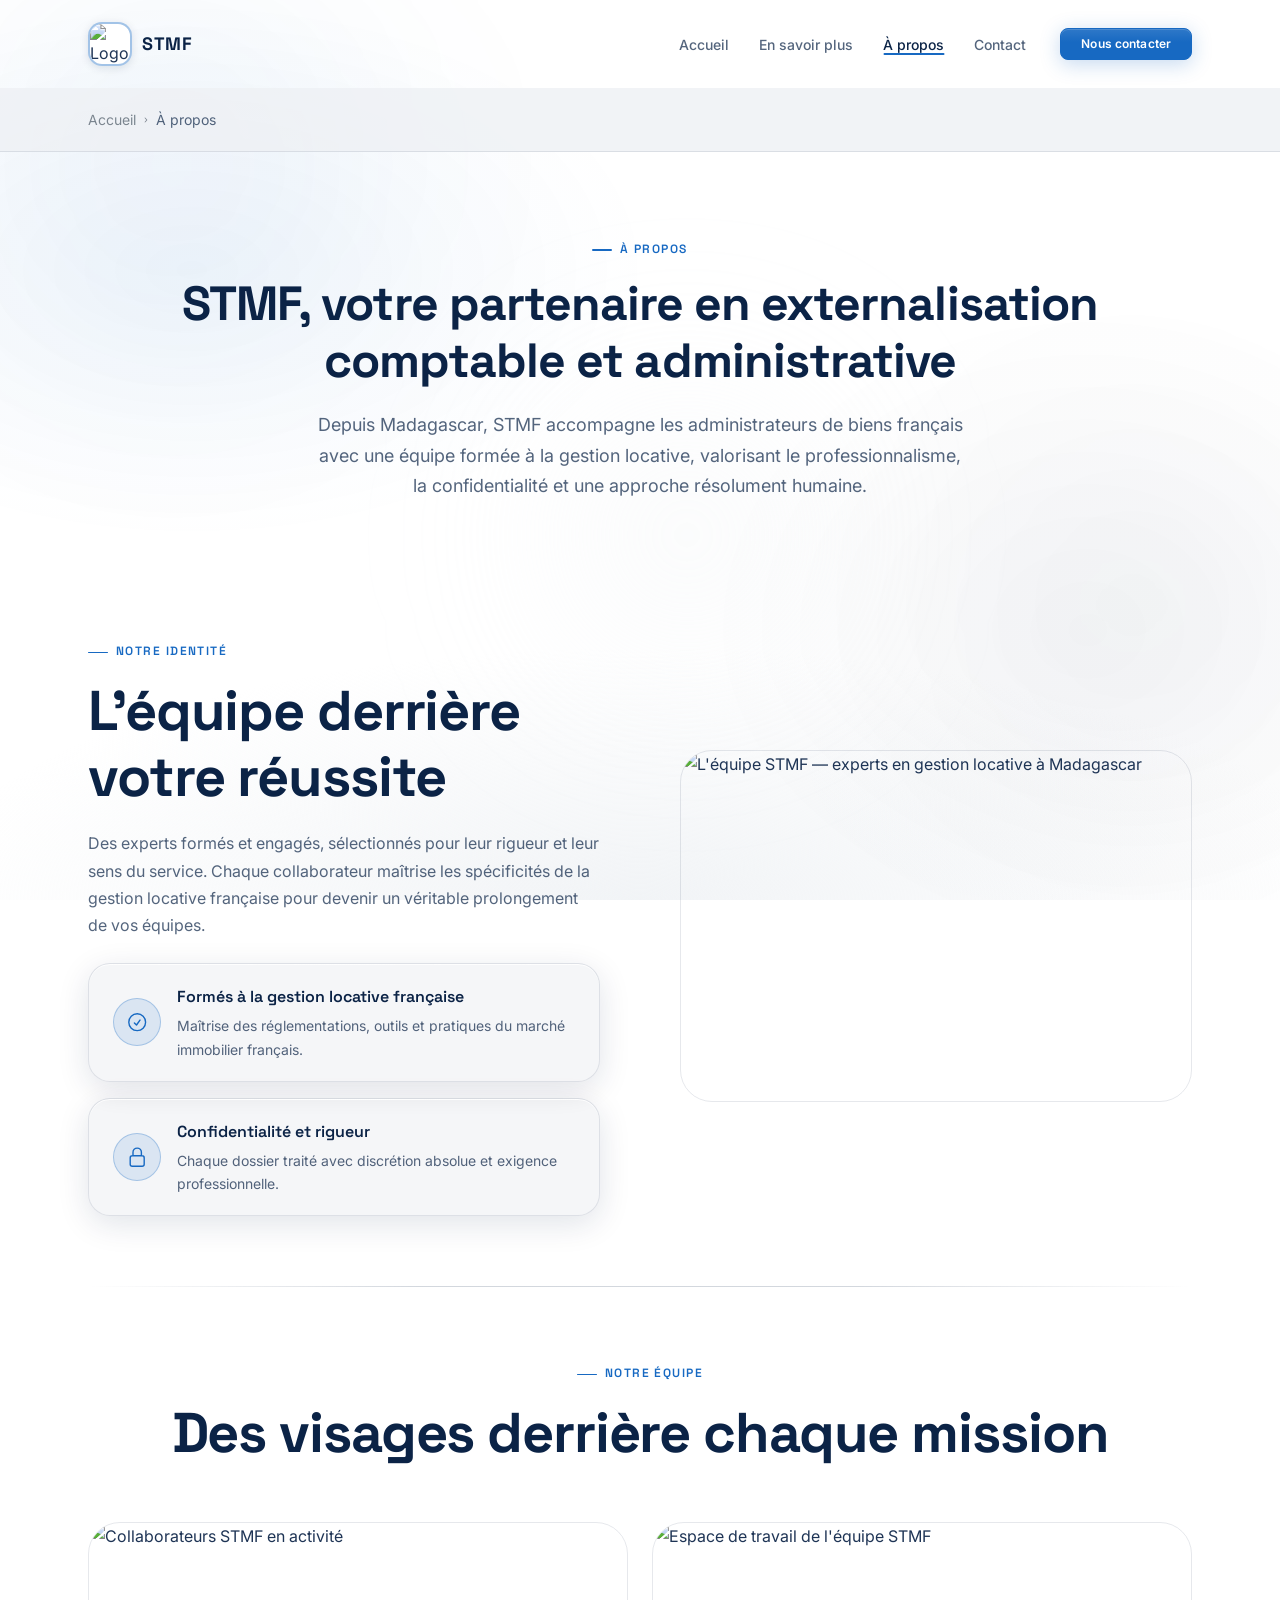
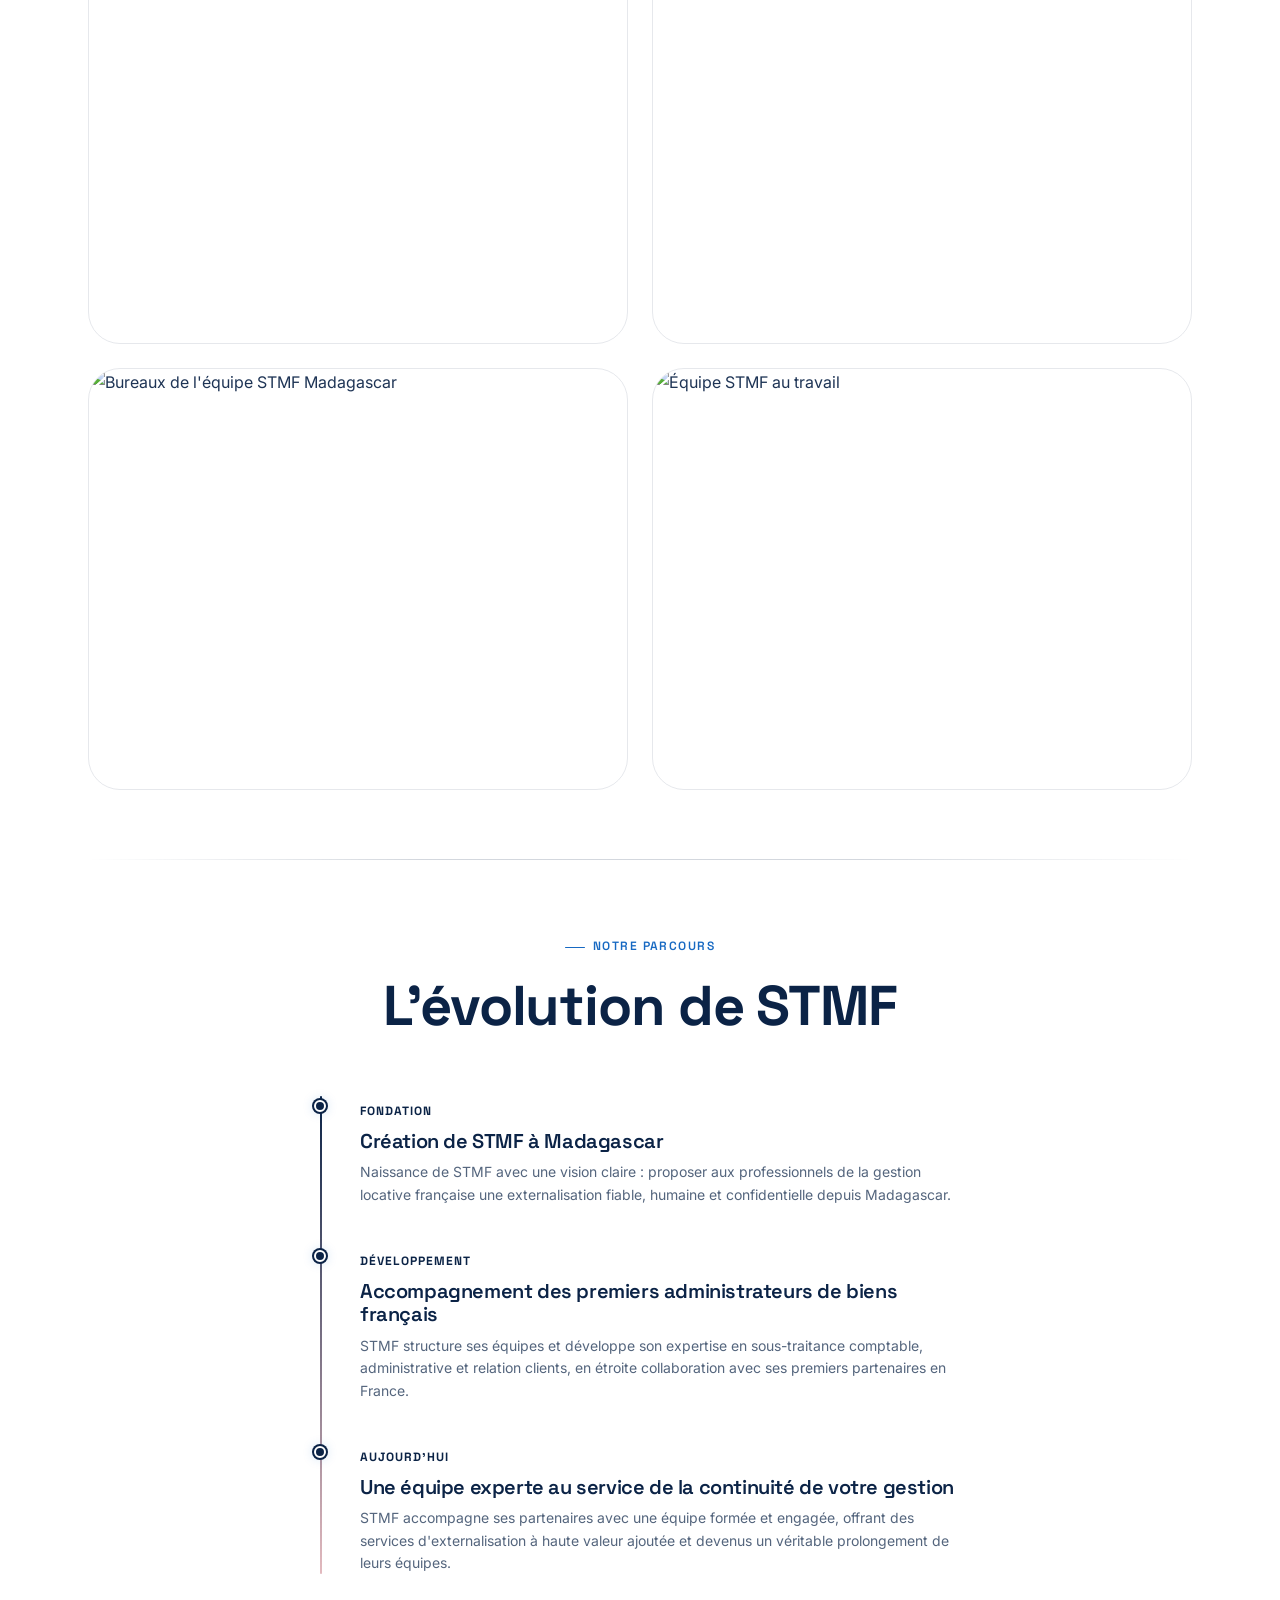
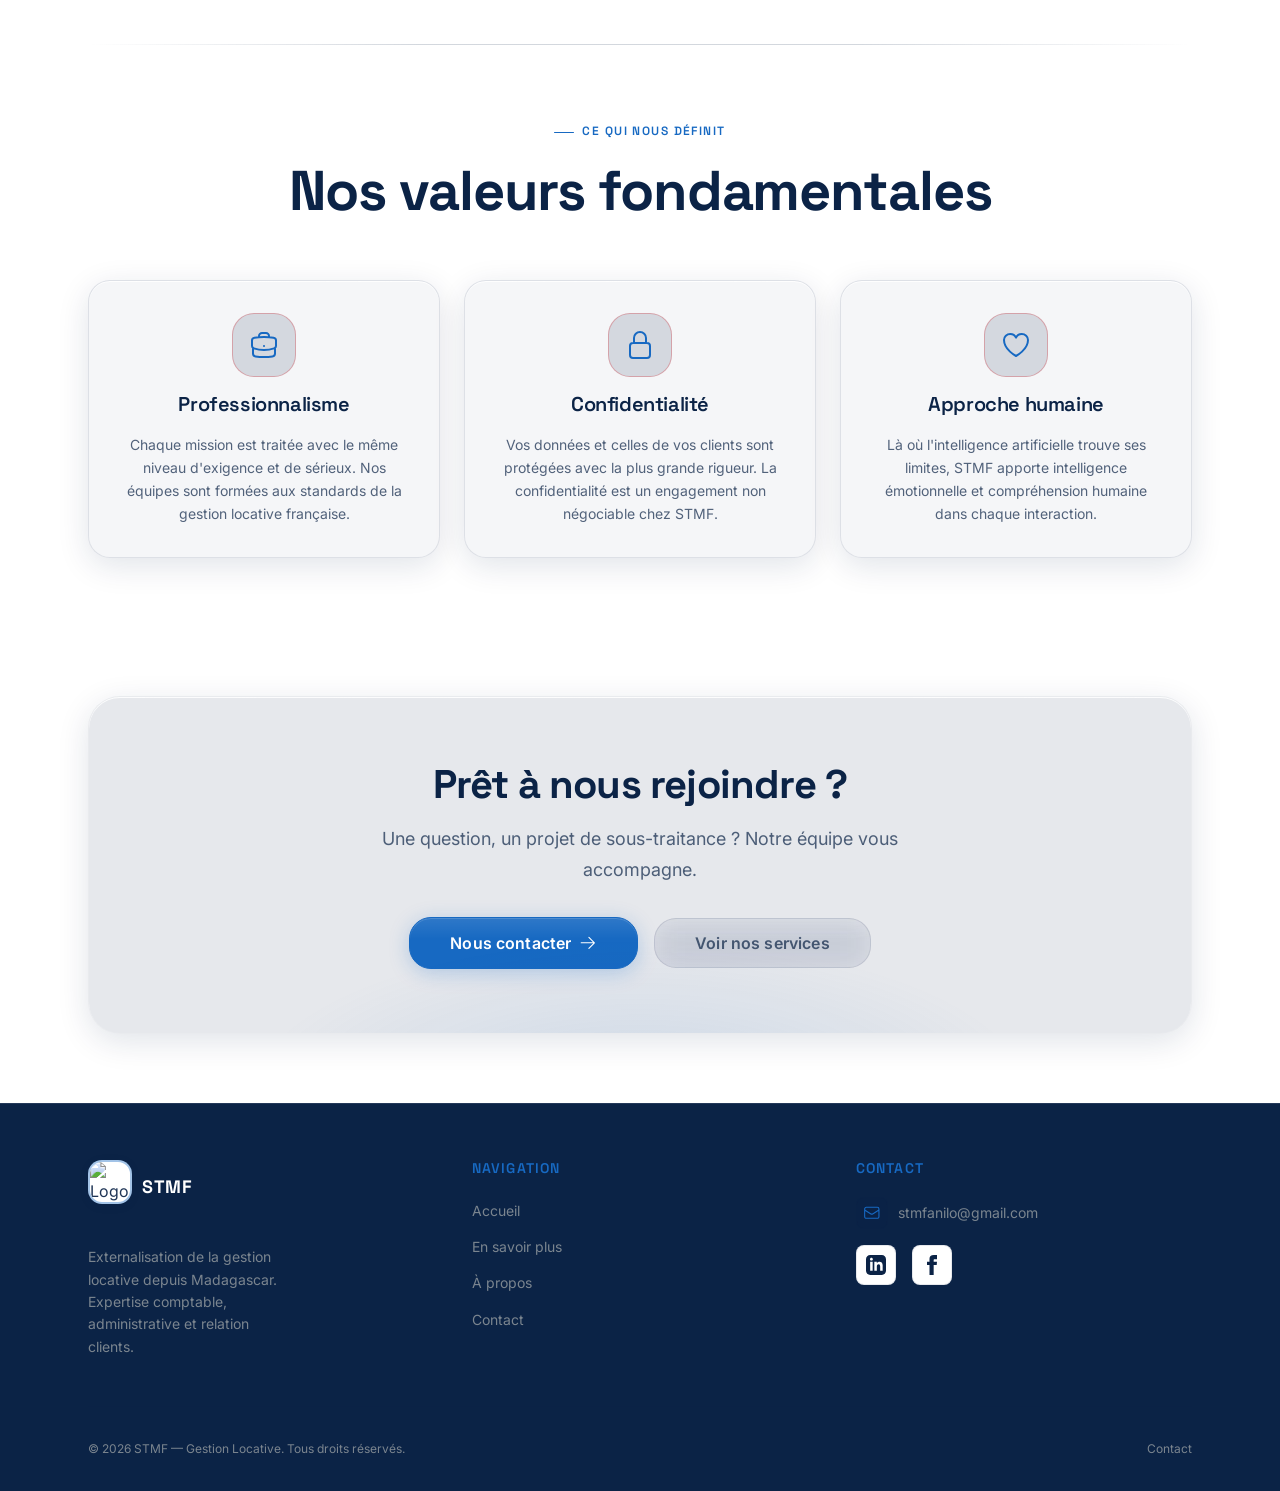
==== commit c9ec5ce5: "fix: Logo Cloudinary visible, texte formulaire lisible, SEO amélioré - Remplacement du favicon par l" ====
--- a/a-propos.html
+++ b/a-propos.html
@@ -8,10 +8,11 @@
   <!-- ─── SEO ─── -->
   <title>À Propos — L'équipe STMF, experts en externalisation de gestion locative depuis Madagascar</title>
   <meta name="description" content="Découvrez STMF : votre partenaire en externalisation comptable et administrative. Une équipe d'experts formés à la gestion locative française, basée à Madagascar, valorisant professionnalisme, confidentialité et approche humaine." />
-  <meta name="keywords" content="équipe STMF gestion locative, externalisation Madagascar France, experts gestion locative, administrateurs de biens partenaire, STMF à propos, sous-traitance professionnelle immobilière" />
+  <meta name="keywords" content="équipe STMF gestion locative, externalisation Madagascar France, experts gestion locative, administrateurs de biens partenaire, STMF à propos, sous-traitance professionnelle immobilière, équipe Madagascar" />
   <meta name="robots" content="index, follow, max-snippet:-1, max-image-preview:large" />
   <meta name="author" content="STMF — Gestion Locative" />
   <link rel="canonical" href="https://stmf-gestion-locative.com/a-propos.html" />
+  <link rel="alternate" hreflang="fr" href="https://stmf-gestion-locative.com/a-propos.html" />
 
   <!-- ─── Open Graph ─── -->
   <meta property="og:type"        content="website" />
@@ -19,14 +20,14 @@
   <meta property="og:url"         content="https://stmf-gestion-locative.com/a-propos.html" />
   <meta property="og:title"       content="À Propos — L'équipe STMF, experts en gestion locative" />
   <meta property="og:description" content="STMF accompagne les administrateurs de biens français avec une équipe formée à la gestion locative, valorisant le professionnalisme, la confidentialité et une approche résolument humaine." />
-  <meta property="og:image"       content="CLOUDFLARE_URL_OG_IMAGE" />
+  <meta property="og:image"       content="https://res.cloudinary.com/kd5ujryr/image/upload/v1786178468/og-image-stmf_krdywx.png" />
   <meta property="og:locale"      content="fr_FR" />
 
   <!-- ─── Twitter Card ─── -->
   <meta name="twitter:card"        content="summary_large_image" />
   <meta name="twitter:title"       content="À Propos — L'équipe STMF" />
   <meta name="twitter:description" content="Une équipe d'experts en gestion locative basée à Madagascar, au service des professionnels français." />
-  <meta name="twitter:image"       content="CLOUDFLARE_URL_OG_IMAGE" />
+  <meta name="twitter:image"       content="https://res.cloudinary.com/kd5ujryr/image/upload/v1786178468/og-image-stmf_krdywx.png" />
 
   <!-- ─── Structured Data ─── -->
   <script type="application/ld+json">
@@ -59,12 +60,15 @@
   </script>
 
   <!-- ─── Favicons ─── -->
-  <link rel="icon"             type="image/x-icon" href="assets/favicon/favicon.ico" />
-  <link rel="icon"             type="image/png"    href="assets/favicon/favicon-32x32.png" sizes="32x32" />
-  <link rel="icon"             type="image/png"    href="assets/favicon/favicon-16x16.png" sizes="16x16" />
-  <link rel="apple-touch-icon"                     href="assets/favicon/apple-touch-icon.png" />
-  <link rel="manifest"                             href="site.webmanifest" />
-  <meta name="theme-color"    content="#0B2346" />
+  <link rel="icon" href="/favicon.ico" sizes="48x48" />
+  <link rel="icon" type="image/x-icon" href="assets/favicon/favicon.ico" />
+  <link rel="icon" type="image/png" href="assets/favicon/favicon-32x32.png" sizes="32x32" />
+  <link rel="icon" type="image/png" href="assets/favicon/favicon-16x16.png" sizes="16x16" />
+  <link rel="icon" type="image/png" href="assets/favicon/android-chrome-192x192.png" sizes="192x192" />
+  <link rel="apple-touch-icon" href="assets/favicon/apple-touch-icon.png" sizes="180x180" />
+  <link rel="manifest" href="site.webmanifest" />
+  <meta name="theme-color" content="#0B2346" />
+  <meta name="msapplication-TileColor" content="#0B2346" />
 
   <link rel="preconnect" href="https://fonts.googleapis.com" />
   <link rel="preconnect" href="https://fonts.gstatic.com" crossorigin />
@@ -99,7 +103,7 @@
     <nav class="navbar" id="navbar" role="navigation" aria-label="Navigation principale">
       <div class="container navbar__inner">
         <a href="index.html" class="navbar__brand" aria-label="STMF — Retour à l'accueil">
-          <div class="brand-logo"><img src="assets/favicon/favicon-32x32.png" alt="Logo STMF" width="28" height="28" /></div>
+          <div class="brand-logo brand-logo--full"><img src="https://res.cloudinary.com/kd5ujryr/image/upload/v1786551389/4123cb2b-4754-453b-bf59-b930012e9a3b_rtkzir.jpg" alt="Logo STMF" width="38" height="38" /></div>
           <span class="brand-name">STMF</span>
         </a>
         <div class="navbar__menu" role="menubar" aria-label="Liens de navigation">
@@ -174,14 +178,14 @@
               <div class="glass-card glass-card--static" style="padding:1.25rem 1.5rem;display:flex;align-items:center;gap:1rem;">
                 <div class="icon-circle" style="flex-shrink:0;" aria-hidden="true"><svg class="icon-svg" xmlns="http://www.w3.org/2000/svg" fill="none" viewBox="0 0 24 24" stroke-width="1.5" stroke="currentColor" aria-hidden="true"><path stroke-linecap="round" stroke-linejoin="round" d="M9 12.75L11.25 15 15 9.75M21 12a9 9 0 11-18 0 9 9 0 0118 0z"/></svg></div>
                 <div>
-                  <div style="font-family:var(--ff-display);font-weight:600;color:var(--c-white);margin-bottom:0.25rem;">Formés à la gestion locative française</div>
+                  <div style="font-family:var(--ff-display);font-weight:600;color:var(--c-primary);margin-bottom:0.25rem;">Formés à la gestion locative française</div>
                   <div style="font-size:var(--ts-sm);color:var(--c-text-sec);">Maîtrise des réglementations, outils et pratiques du marché immobilier français.</div>
                 </div>
               </div>
               <div class="glass-card glass-card--static" style="padding:1.25rem 1.5rem;display:flex;align-items:center;gap:1rem;">
                 <div class="icon-circle" style="flex-shrink:0;" aria-hidden="true"><svg class="icon-svg" xmlns="http://www.w3.org/2000/svg" fill="none" viewBox="0 0 24 24" stroke-width="1.5" stroke="currentColor" aria-hidden="true"><path stroke-linecap="round" stroke-linejoin="round" d="M16.5 10.5V6.75a4.5 4.5 0 10-9 0v3.75m-.75 11.25h10.5a2.25 2.25 0 002.25-2.25v-6.75a2.25 2.25 0 00-2.25-2.25H6.75a2.25 2.25 0 00-2.25 2.25v6.75a2.25 2.25 0 002.25 2.25z"/></svg></div>
                 <div>
-                  <div style="font-family:var(--ff-display);font-weight:600;color:var(--c-white);margin-bottom:0.25rem;">Confidentialité et rigueur</div>
+                  <div style="font-family:var(--ff-display);font-weight:600;color:var(--c-primary);margin-bottom:0.25rem;">Confidentialité et rigueur</div>
                   <div style="font-size:var(--ts-sm);color:var(--c-text-sec);">Chaque dossier traité avec discrétion absolue et exigence professionnelle.</div>
                 </div>
               </div>
@@ -193,7 +197,7 @@
             <div class="team-img team-img--featured">
               <!-- 📸 IMAGE ÉQUIPE PRINCIPALE: bureau 8.png | Remplacer src par votre URL Cloudflare -->
               <img
-                src="CLOUDFLARE_URL_BUREAU_8"
+                src="https://res.cloudinary.com/kd5ujryr/image/upload/v1786176951/bureau_8_dxsi12.png"
                 alt="L'équipe STMF — experts en gestion locative à Madagascar"
                 width="800"
                 height="350"
@@ -220,19 +224,19 @@
         <div class="team-grid">
           <div class="team-img" data-reveal="up" data-reveal-delay="100">
             <!-- 📸 IMAGE ÉQUIPE 1: bureau 1.png | Remplacer src par votre URL Cloudflare -->
-            <img src="CLOUDFLARE_URL_BUREAU_1" alt="Collaborateurs STMF en activité" width="560" height="420" loading="lazy" decoding="async" />
+            <img src="https://res.cloudinary.com/kd5ujryr/image/upload/v1786176948/bureau_1_omhqzr.png" alt="Collaborateurs STMF en activité" width="560" height="420" loading="lazy" decoding="async" />
           </div>
           <div class="team-img" data-reveal="up" data-reveal-delay="200">
             <!-- 📸 IMAGE ÉQUIPE 2: bureau 5.png | Remplacer src par votre URL Cloudflare -->
-            <img src="CLOUDFLARE_URL_BUREAU_5" alt="Espace de travail de l'équipe STMF" width="560" height="420" loading="lazy" decoding="async" />
+            <img src="https://res.cloudinary.com/kd5ujryr/image/upload/v1786176950/bureau_5_sbch0p.png" alt="Espace de travail de l'équipe STMF" width="560" height="420" loading="lazy" decoding="async" />
           </div>
           <div class="team-img" data-reveal="up" data-reveal-delay="300">
             <!-- 📸 IMAGE ÉQUIPE 3: bureau 9.png | Remplacer src par votre URL Cloudflare -->
-            <img src="CLOUDFLARE_URL_BUREAU_9" alt="Bureaux de l'équipe STMF Madagascar" width="560" height="420" loading="lazy" decoding="async" />
+            <img src="https://res.cloudinary.com/kd5ujryr/image/upload/v1786176948/bureau_9_m9wlqh.png" alt="Bureaux de l'équipe STMF Madagascar" width="560" height="420" loading="lazy" decoding="async" />
           </div>
           <div class="team-img" data-reveal="up" data-reveal-delay="400">
             <!-- 📸 IMAGE ÉQUIPE 4: bureau 11.png | Remplacer src par votre URL Cloudflare -->
-            <img src="CLOUDFLARE_URL_BUREAU_11" alt="Équipe STMF au travail" width="560" height="420" loading="lazy" decoding="async" />
+            <img src="https://res.cloudinary.com/kd5ujryr/image/upload/v1786176951/bureau_11_lz6bwa.png" alt="Équipe STMF au travail" width="560" height="420" loading="lazy" decoding="async" />
           </div>
         </div>
       </div>
@@ -349,7 +353,7 @@
       <div class="footer__grid">
         <div class="footer__brand">
           <a href="index.html" style="display:inline-flex;gap:0.625rem;align-items:center;margin-bottom:0.875rem;text-decoration:none;" aria-label="STMF — Accueil">
-            <div class="brand-logo"><img src="assets/favicon/favicon-32x32.png" alt="Logo STMF" width="28" height="28" /></div>
+            <div class="brand-logo brand-logo--full"><img src="https://res.cloudinary.com/kd5ujryr/image/upload/v1786551389/4123cb2b-4754-453b-bf59-b930012e9a3b_rtkzir.jpg" alt="Logo STMF" width="38" height="38" /></div>
             <span class="brand-name">STMF</span>
           </a>
           <p class="footer__desc">Externalisation de la gestion locative depuis Madagascar. Expertise comptable, administrative et relation clients.</p>
--- a/css/layout.css
+++ b/css/layout.css
@@ -108,6 +108,23 @@
   object-fit: contain;
 }
 
+/* Full logo variant - visible at page load */
+.brand-logo--full {
+  width: 44px;
+  height: 44px;
+  border-radius: var(--r-md);
+  border: 2px solid rgba(23, 105, 194, 0.4);
+  background: #ffffff;
+  box-shadow: 0 2px 8px rgba(11, 35, 70, 0.12);
+}
+
+.brand-logo--full img {
+  width: 100%;
+  height: 100%;
+  object-fit: cover;
+  border-radius: calc(var(--r-md) - 2px);
+}
+
 .brand-name {
   font-family: var(--ff-display);
   font-weight: 700;
@@ -283,6 +300,12 @@
 
 .footer__brand .brand-name {
   margin-bottom: 0.375rem;
+  color: #ffffff;
+}
+
+/* Footer logo styling */
+.footer .brand-logo--full {
+  background: #ffffff;
 }
 
 .footer__desc {
--- a/css/components.css
+++ b/css/components.css
@@ -362,7 +362,7 @@
   font-family: var(--ff-display);
   font-size: var(--ts-4xl);
   font-weight: 700;
-  color: var(--c-white);
+  color: var(--c-primary);
   line-height: 1;
   margin-bottom: 0.375rem;
 }
@@ -456,10 +456,10 @@
 .form-control {
   width: 100%;
   padding: 0.8125rem 1.125rem;
-  background: var(--g-bg);
+  background: rgba(255, 255, 255, 0.95);
   border: 1px solid var(--g-border);
   border-radius: var(--r-md);
-  color: var(--c-white);
+  color: var(--c-primary);
   font-size: var(--ts-base);
   font-family: var(--ff-body);
   transition: border-color var(--t-fast), box-shadow var(--t-fast), background var(--t-fast);
@@ -476,7 +476,7 @@
 .form-control:focus {
   outline: none;
   border-color: #1769C2;
-  background: rgba(23, 105, 194, 0.06);
+  background: #ffffff;
   box-shadow: 0 0 0 3px rgba(23, 105, 194, 0.12), 0 4px 16px rgba(0,0,0,0.1);
 }
 
--- a/css/pages.css
+++ b/css/pages.css
@@ -130,7 +130,7 @@
   font-family: var(--ff-display);
   font-size: 1.375rem;
   font-weight: 700;
-  color: var(--c-white);
+  color: var(--c-primary);
   line-height: 1;
 }
 
@@ -355,7 +355,7 @@
 .benefit-item__title {
   font-size: var(--ts-lg);
   font-weight: 600;
-  color: var(--c-white);
+  color: var(--c-primary);
 }
 
 .benefit-item__desc {
@@ -483,7 +483,7 @@
 .timeline__title {
   font-size: var(--ts-xl);
   font-weight: 600;
-  color: var(--c-white);
+  color: var(--c-primary);
   margin-bottom: 0.5rem;
   font-family: var(--ff-display);
 }
@@ -526,7 +526,7 @@
 .value-card__title {
   font-size: var(--ts-xl);
   font-weight: 600;
-  color: var(--c-white);
+  color: var(--c-primary);
   margin: 0;
 }
 
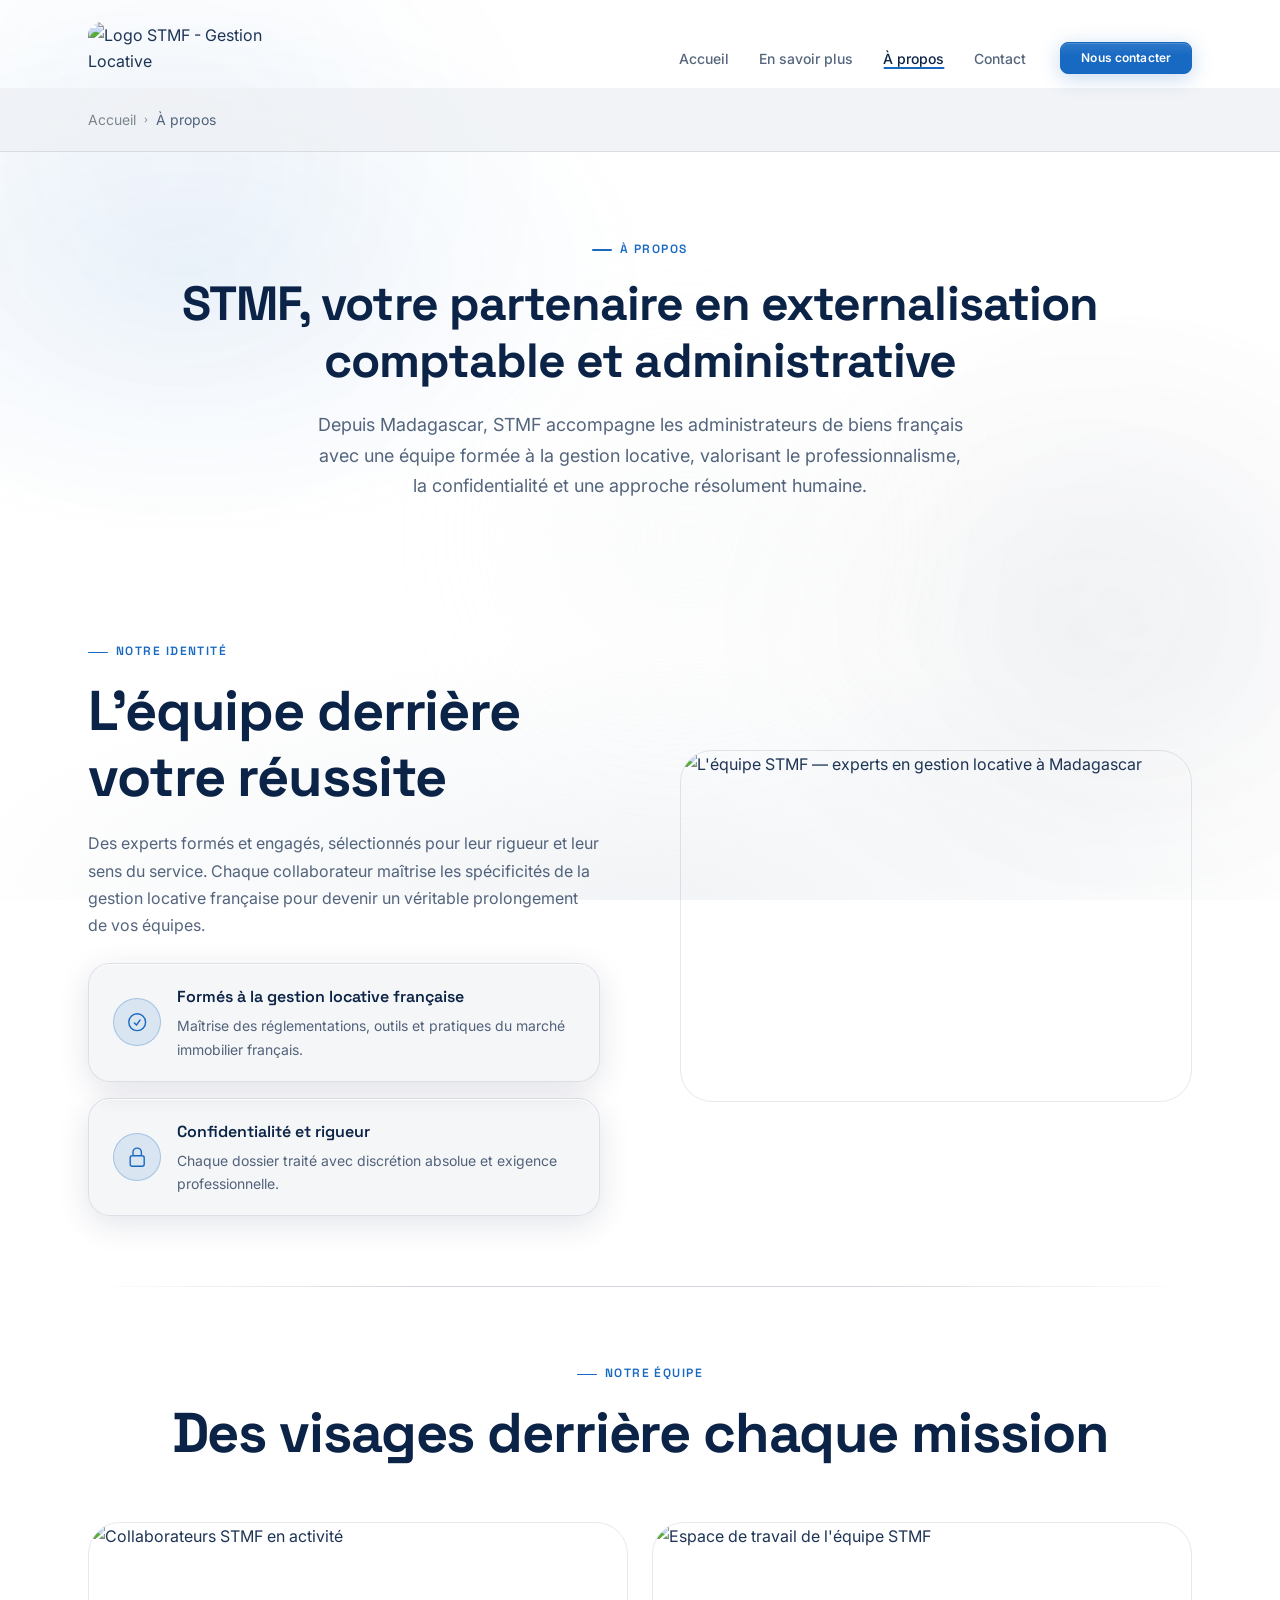
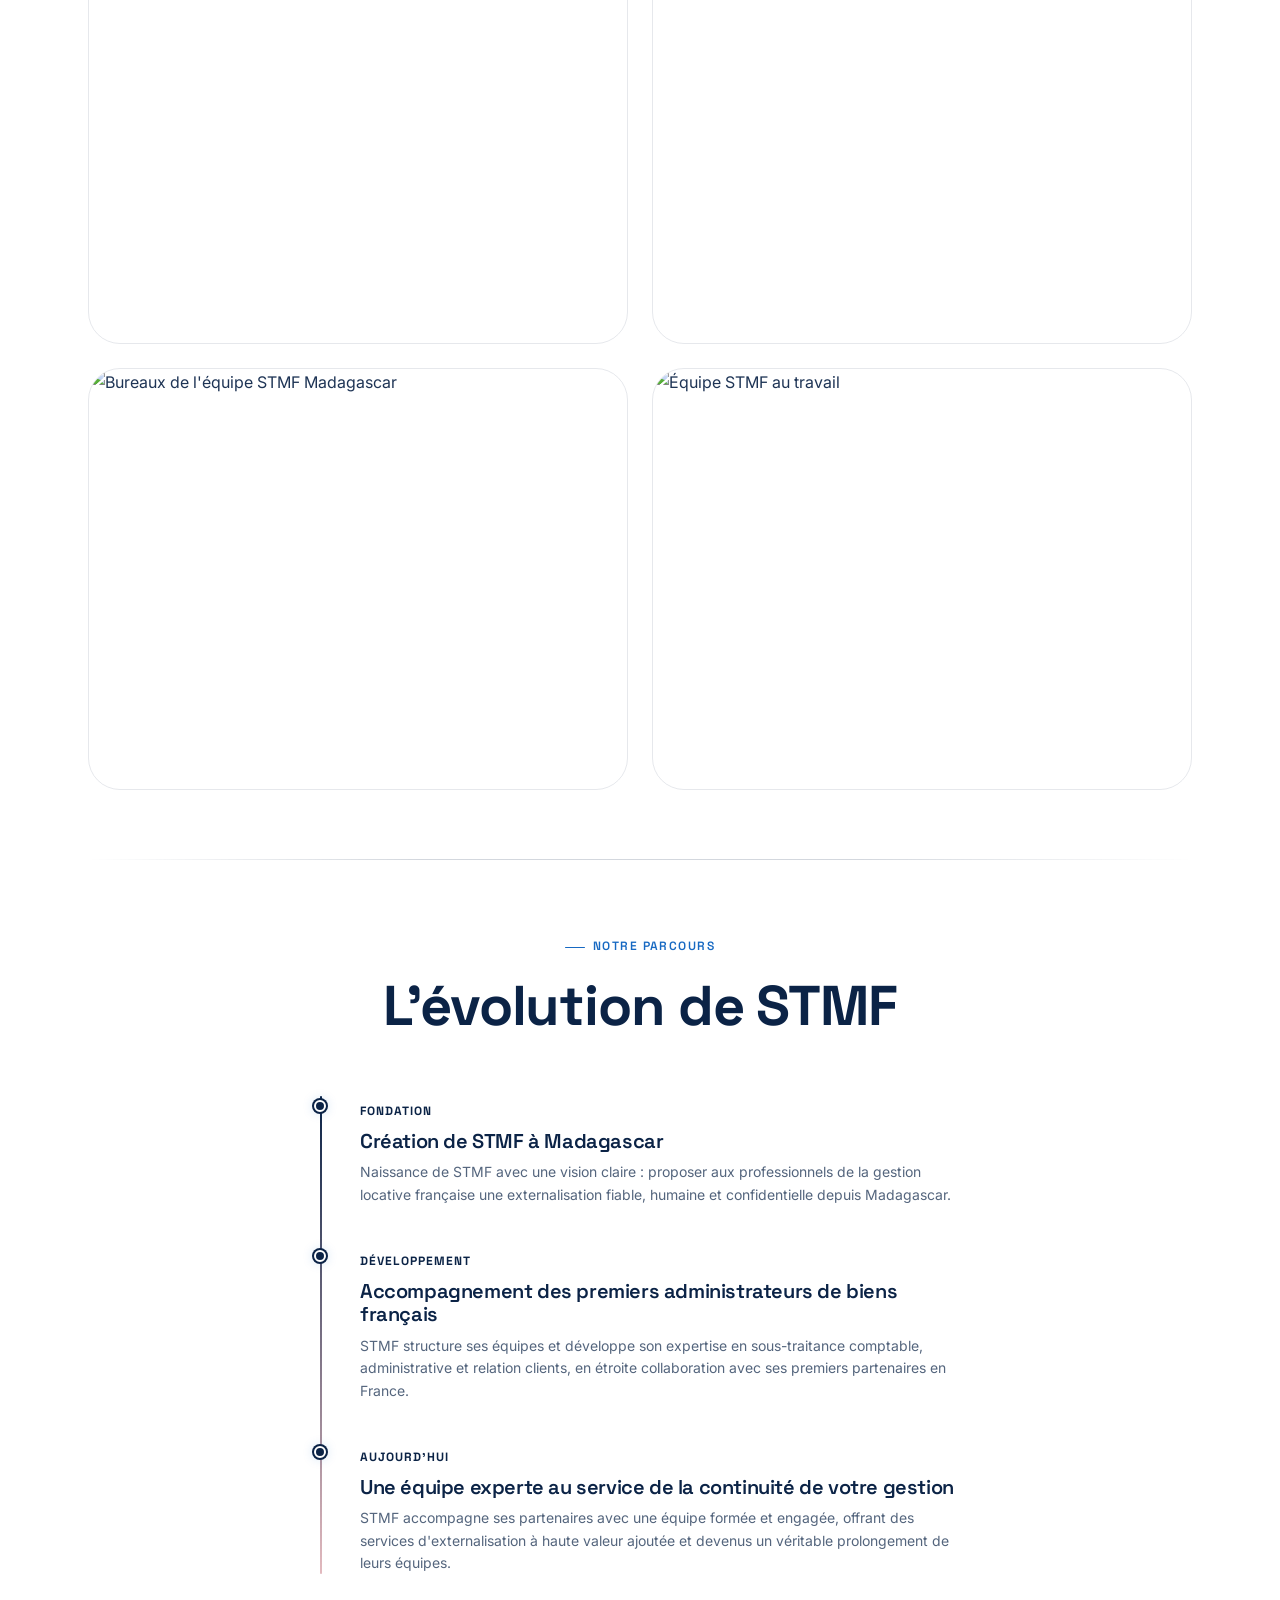
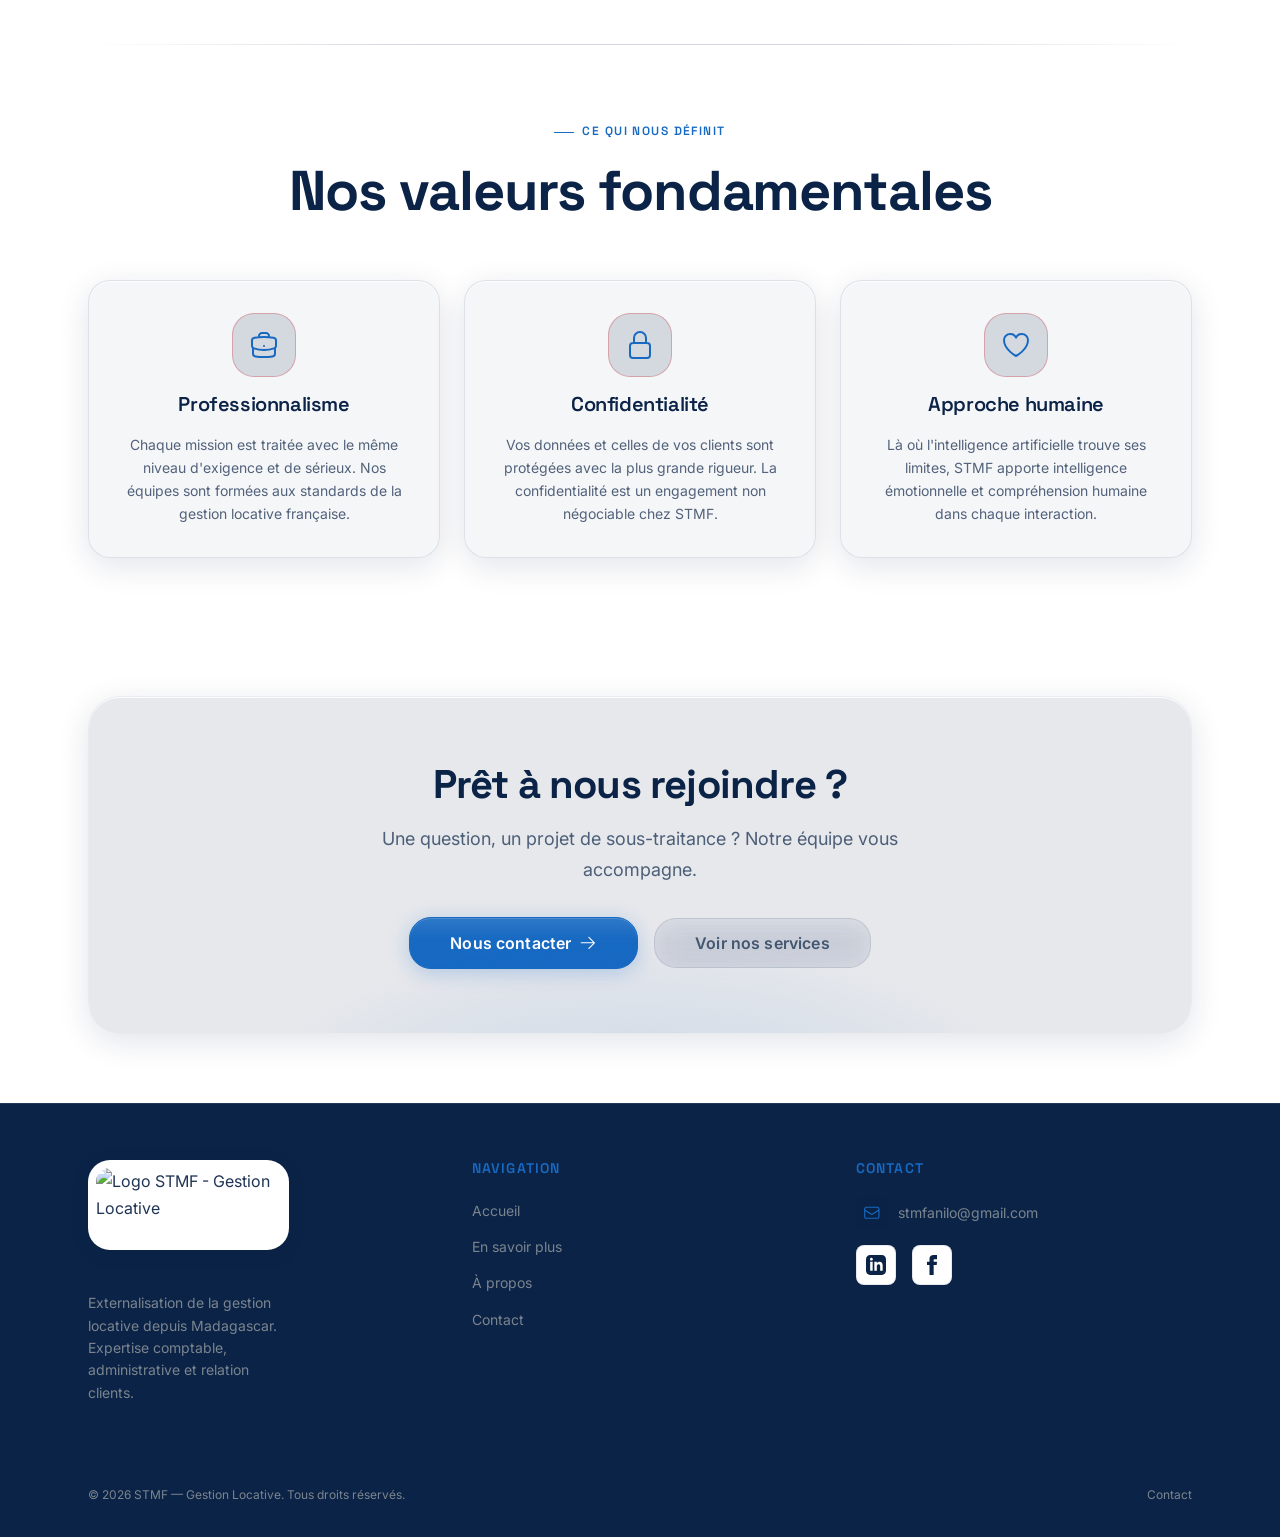
==== commit a0808e68: "fix: Logo agrandi et texte STMF redondant supprimé - Header logo: 72px (au lieu de 56px) - Footer lo" ====
--- a/a-propos.html
+++ b/a-propos.html
@@ -103,8 +103,7 @@
     <nav class="navbar" id="navbar" role="navigation" aria-label="Navigation principale">
       <div class="container navbar__inner">
         <a href="index.html" class="navbar__brand" aria-label="STMF — Retour à l'accueil">
-          <div class="brand-logo brand-logo--full"><img src="https://res.cloudinary.com/kd5ujryr/image/upload/v1786551389/4123cb2b-4754-453b-bf59-b930012e9a3b_rtkzir.jpg" alt="Logo STMF" width="38" height="38" /></div>
-          <span class="brand-name">STMF</span>
+          <div class="brand-logo brand-logo--full"><img src="https://res.cloudinary.com/kd5ujryr/image/upload/v1786551389/4123cb2b-4754-453b-bf59-b930012e9a3b_rtkzir.jpg" alt="Logo STMF - Gestion Locative" width="180" height="72" /></div>
         </a>
         <div class="navbar__menu" role="menubar" aria-label="Liens de navigation">
           <ul class="nav-links" role="none">
@@ -352,9 +351,8 @@
     <div class="container">
       <div class="footer__grid">
         <div class="footer__brand">
-          <a href="index.html" style="display:inline-flex;gap:0.625rem;align-items:center;margin-bottom:0.875rem;text-decoration:none;" aria-label="STMF — Accueil">
-            <div class="brand-logo brand-logo--full"><img src="https://res.cloudinary.com/kd5ujryr/image/upload/v1786551389/4123cb2b-4754-453b-bf59-b930012e9a3b_rtkzir.jpg" alt="Logo STMF" width="38" height="38" /></div>
-            <span class="brand-name">STMF</span>
+          <a href="index.html" style="display:inline-flex;align-items:center;margin-bottom:0.875rem;text-decoration:none;" aria-label="STMF — Accueil">
+            <div class="brand-logo brand-logo--full"><img src="https://res.cloudinary.com/kd5ujryr/image/upload/v1786551389/4123cb2b-4754-453b-bf59-b930012e9a3b_rtkzir.jpg" alt="Logo STMF - Gestion Locative" width="225" height="90" /></div>
           </a>
           <p class="footer__desc">Externalisation de la gestion locative depuis Madagascar. Expertise comptable, administrative et relation clients.</p>
         </div>
--- a/css/layout.css
+++ b/css/layout.css
@@ -110,19 +110,38 @@
 
 /* Full logo variant - visible at page load */
 .brand-logo--full {
-  width: 44px;
-  height: 44px;
+  width: auto;
+  height: 72px;
   border-radius: var(--r-md);
-  border: 2px solid rgba(23, 105, 194, 0.4);
+  border: none;
+  background: transparent;
+  box-shadow: none;
+  transition: all var(--t-base);
+}
+
+.brand-logo--full img {
+  width: auto;
+  height: 100%;
+  object-fit: contain;
+  border-radius: var(--r-sm);
+}
+
+/* Logo plus petit au scroll */
+.navbar.is-scrolled .brand-logo--full {
+  height: 52px;
+}
+
+/* Footer logo - plus grand et bien visible */
+.footer .brand-logo--full {
+  height: 90px;
   background: #ffffff;
-  box-shadow: 0 2px 8px rgba(11, 35, 70, 0.12);
-}
-
-.brand-logo--full img {
-  width: 100%;
-  height: 100%;
-  object-fit: cover;
-  border-radius: calc(var(--r-md) - 2px);
+  border-radius: var(--r-lg);
+  padding: 8px;
+  box-shadow: 0 4px 20px rgba(11, 35, 70, 0.08);
+}
+
+.footer .brand-logo--full img {
+  border-radius: calc(var(--r-lg) - 8px);
 }
 
 .brand-name {
@@ -303,11 +322,6 @@
   color: #ffffff;
 }
 
-/* Footer logo styling */
-.footer .brand-logo--full {
-  background: #ffffff;
-}
-
 .footer__desc {
   font-size: var(--ts-sm);
   color: var(--c-text-muted);
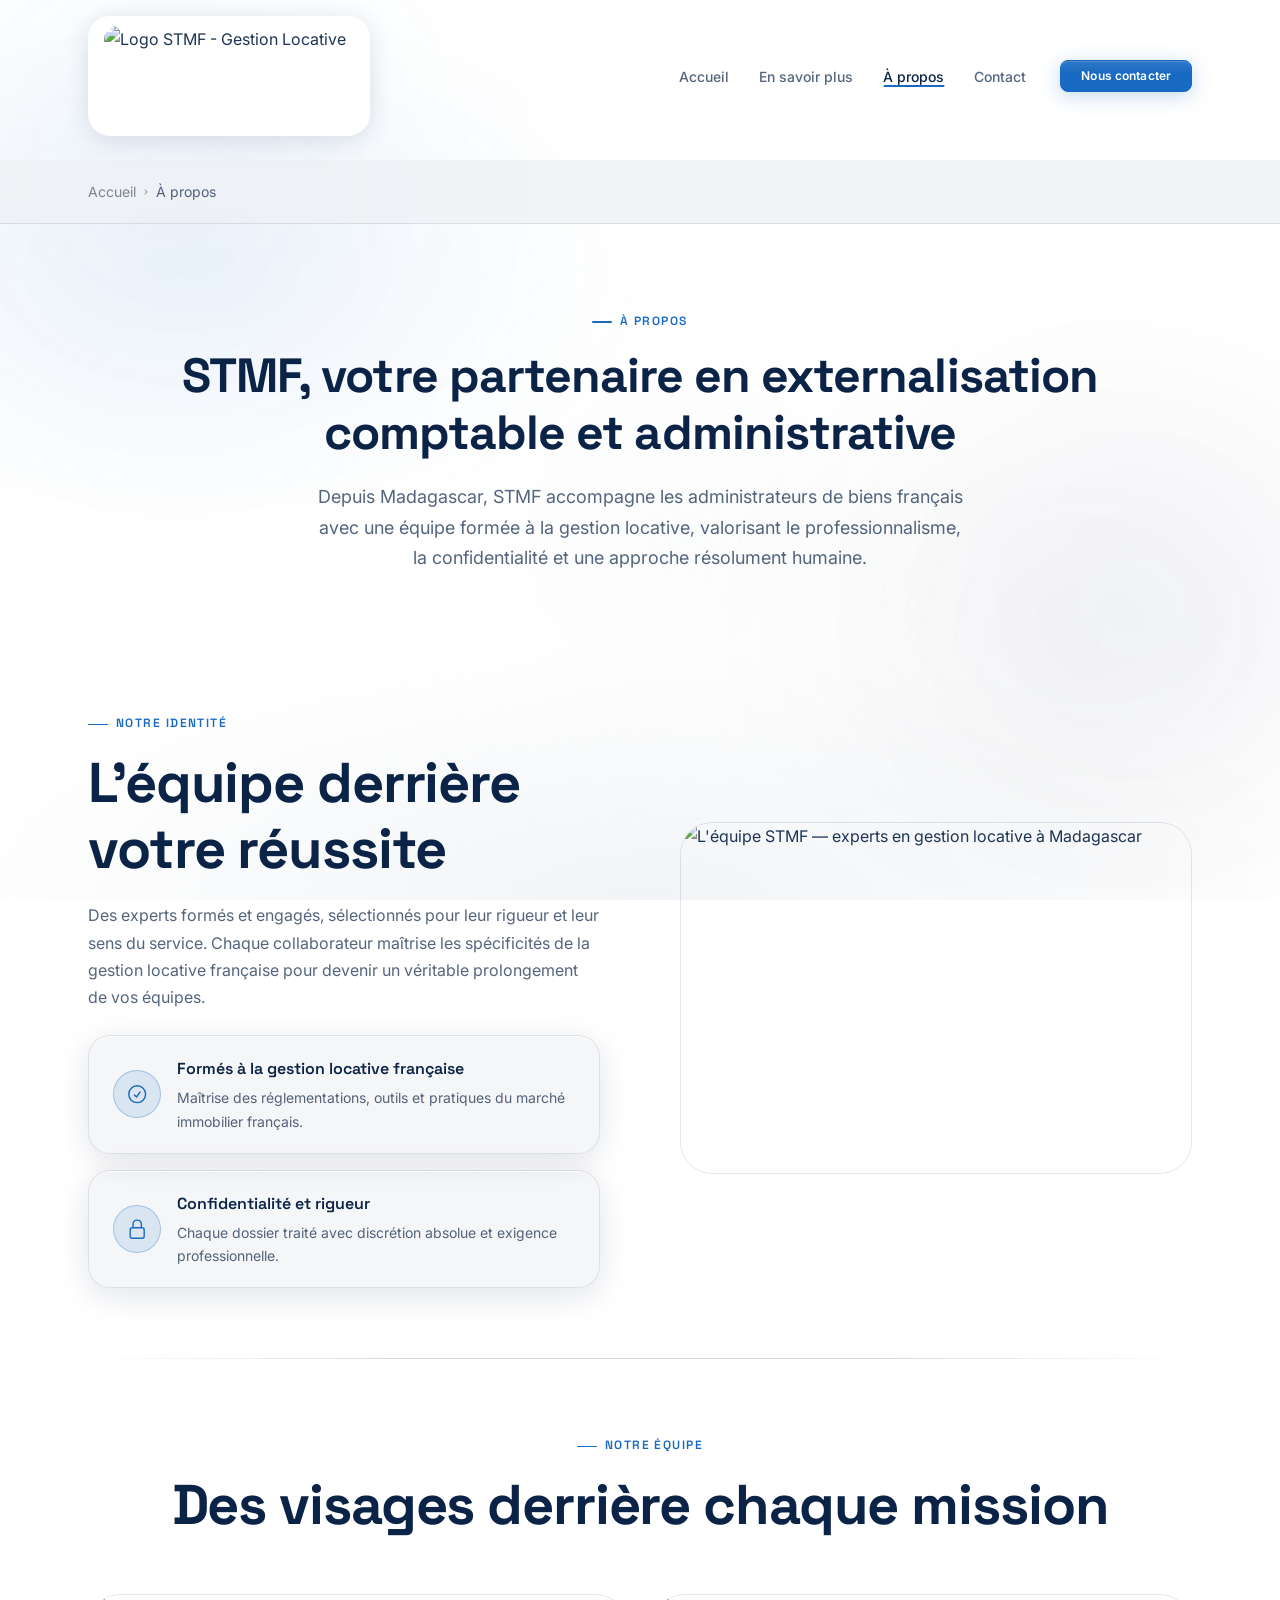
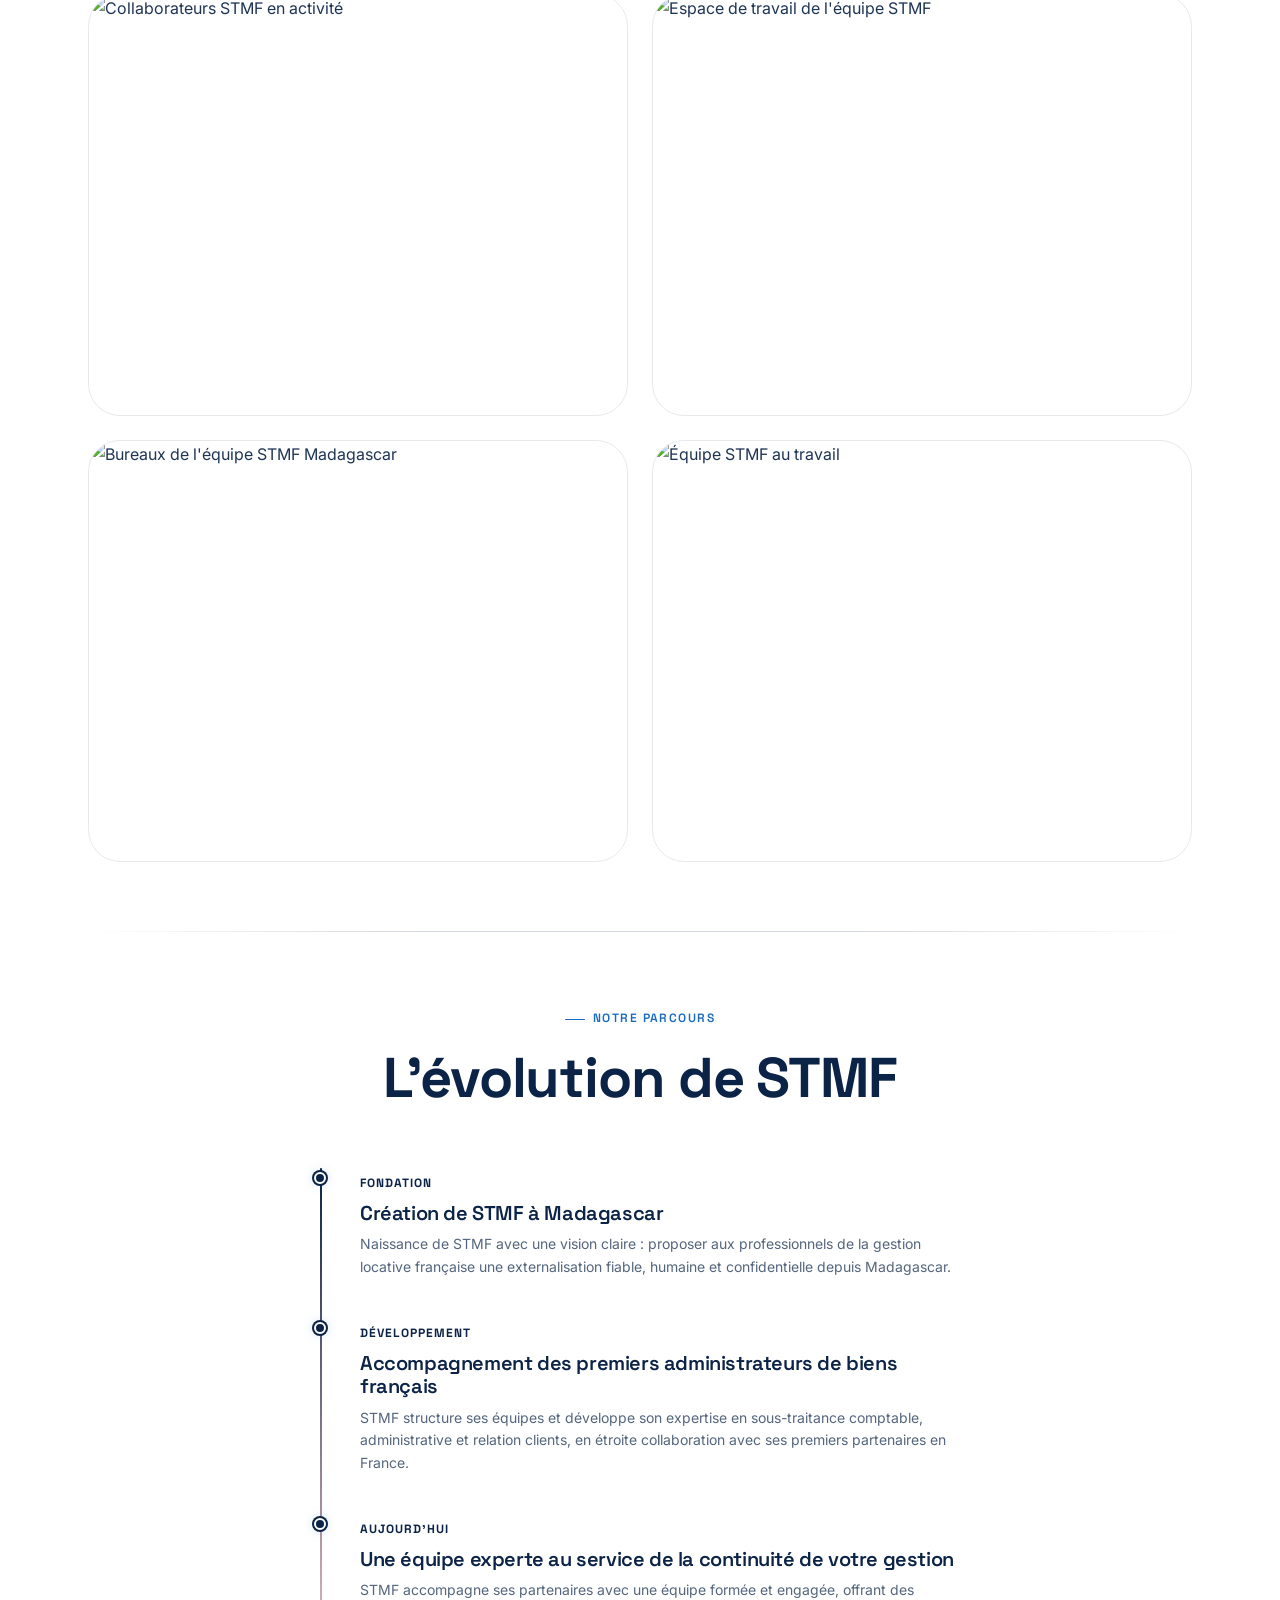
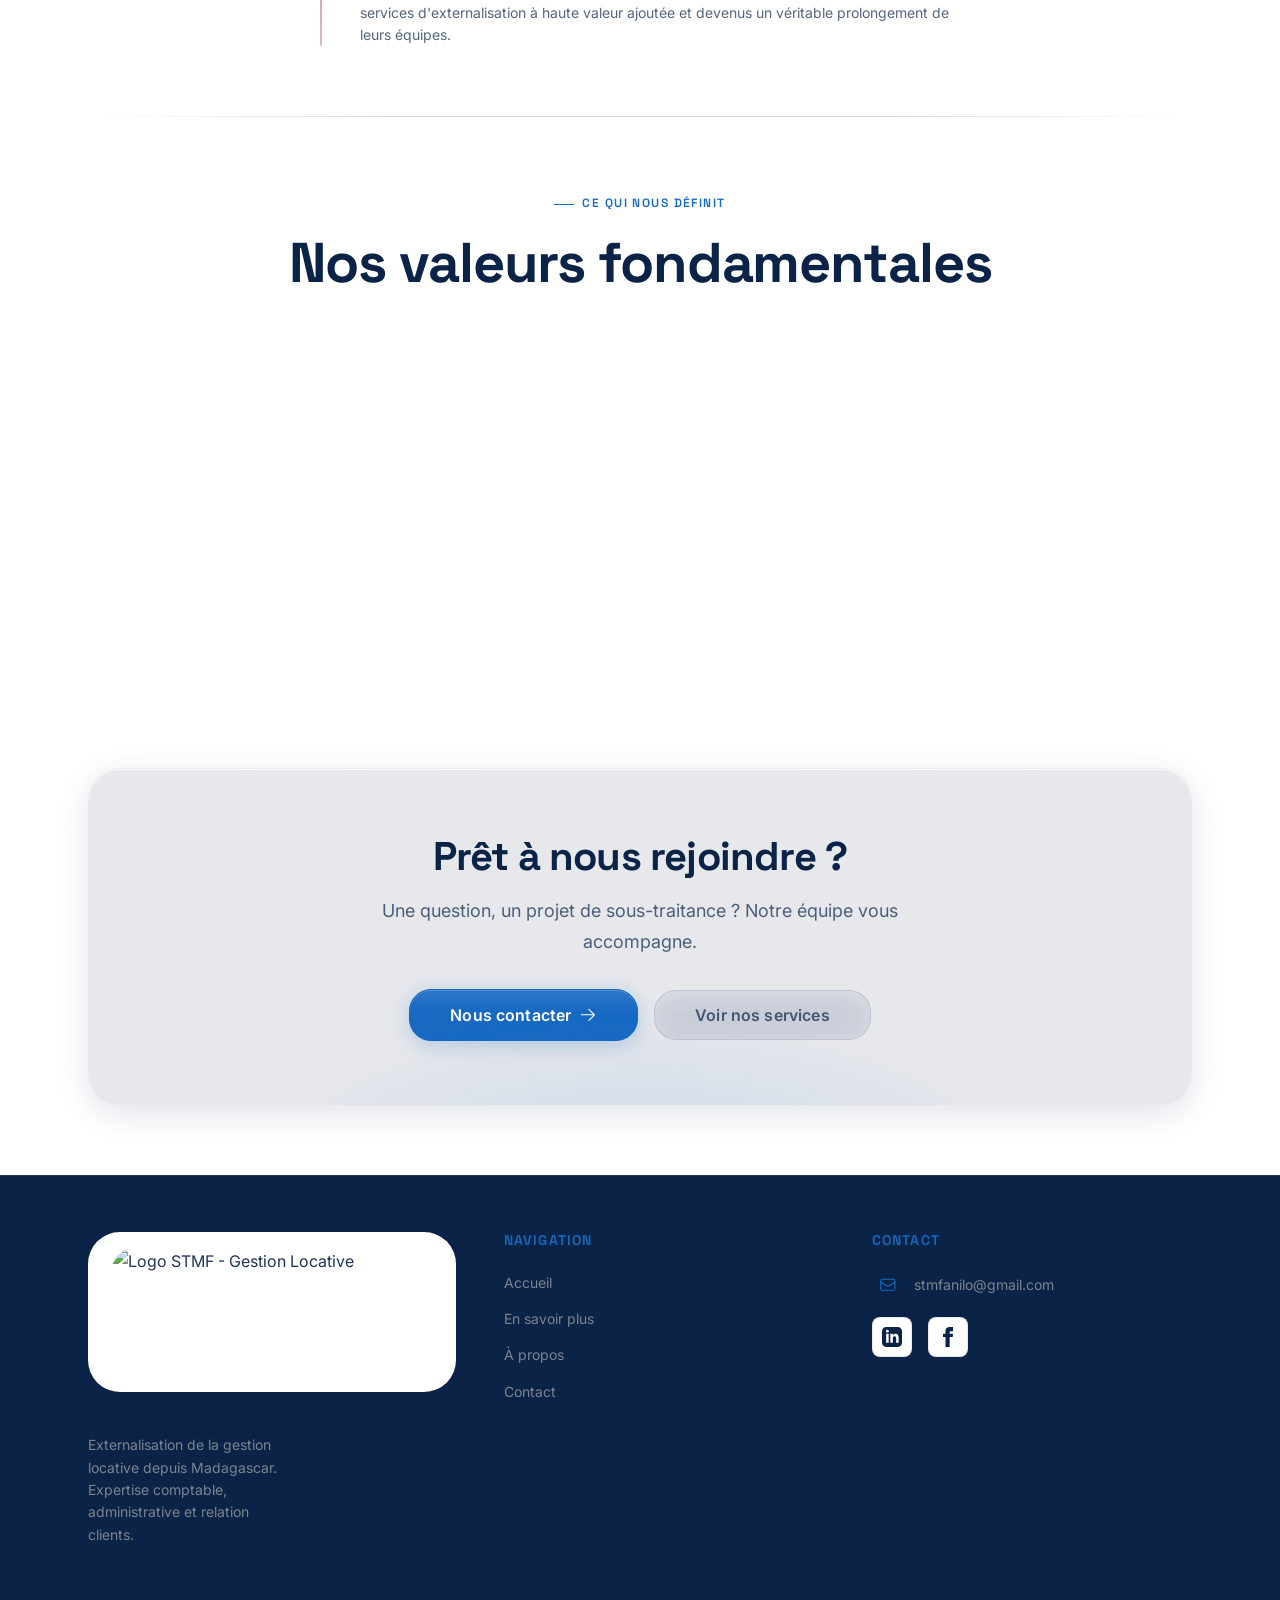
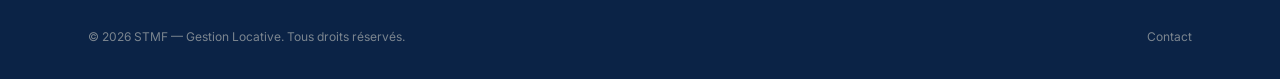
==== commit e6eac9cb: "feat: Logo TRÈS visible - refonte complète header/footer - Header logo: 120px (avec fond blanc et om" ====
--- a/a-propos.html
+++ b/a-propos.html
@@ -103,7 +103,7 @@
     <nav class="navbar" id="navbar" role="navigation" aria-label="Navigation principale">
       <div class="container navbar__inner">
         <a href="index.html" class="navbar__brand" aria-label="STMF — Retour à l'accueil">
-          <div class="brand-logo brand-logo--full"><img src="https://res.cloudinary.com/kd5ujryr/image/upload/v1786551389/4123cb2b-4754-453b-bf59-b930012e9a3b_rtkzir.jpg" alt="Logo STMF - Gestion Locative" width="180" height="72" /></div>
+          <div class="brand-logo brand-logo--full"><img src="https://res.cloudinary.com/kd5ujryr/image/upload/v1786551389/4123cb2b-4754-453b-bf59-b930012e9a3b_rtkzir.jpg" alt="Logo STMF - Gestion Locative" width="300" height="120" /></div>
         </a>
         <div class="navbar__menu" role="menubar" aria-label="Liens de navigation">
           <ul class="nav-links" role="none">
@@ -352,7 +352,7 @@
       <div class="footer__grid">
         <div class="footer__brand">
           <a href="index.html" style="display:inline-flex;align-items:center;margin-bottom:0.875rem;text-decoration:none;" aria-label="STMF — Accueil">
-            <div class="brand-logo brand-logo--full"><img src="https://res.cloudinary.com/kd5ujryr/image/upload/v1786551389/4123cb2b-4754-453b-bf59-b930012e9a3b_rtkzir.jpg" alt="Logo STMF - Gestion Locative" width="225" height="90" /></div>
+            <div class="brand-logo brand-logo--full"><img src="https://res.cloudinary.com/kd5ujryr/image/upload/v1786551389/4123cb2b-4754-453b-bf59-b930012e9a3b_rtkzir.jpg" alt="Logo STMF - Gestion Locative" width="400" height="160" /></div>
           </a>
           <p class="footer__desc">Externalisation de la gestion locative depuis Madagascar. Expertise comptable, administrative et relation clients.</p>
         </div>
--- a/css/global.css
+++ b/css/global.css
@@ -66,7 +66,7 @@
 
   /* Spacing */
   --sp-section: clamp(5rem, 9vw, 8rem);
-  --sp-nav:     88px; /* navbar height compensation */
+  --sp-nav:     160px; /* navbar height compensation - logo plus grand */
 
   /* Transitions */
   --t-fast:   0.18s ease;
--- a/css/layout.css
+++ b/css/layout.css
@@ -56,7 +56,7 @@
   left: 0;
   right: 0;
   z-index: 1000;
-  padding-block: 1.375rem;
+  padding-block: 1rem;
   background: transparent;
   border-bottom: 1px solid transparent;
   transition:
@@ -67,12 +67,12 @@
 }
 
 .navbar.is-scrolled {
-  background: rgba(255, 255, 255, 0.95);
+  background: rgba(255, 255, 255, 0.98);
   backdrop-filter: var(--g-blur);
   -webkit-backdrop-filter: var(--g-blur);
   border-bottom-color: var(--g-border);
-  padding-block: 1rem;
-  box-shadow: 0 2px 8px rgba(11, 35, 70, 0.08);
+  padding-block: 0.75rem;
+  box-shadow: 0 4px 20px rgba(11, 35, 70, 0.10);
 }
 
 .navbar__inner {
@@ -108,14 +108,15 @@
   object-fit: contain;
 }
 
-/* Full logo variant - visible at page load */
+/* Full logo variant - TRÈS VISIBLE au chargement */
 .brand-logo--full {
   width: auto;
-  height: 72px;
-  border-radius: var(--r-md);
+  height: 120px;
+  border-radius: var(--r-lg);
   border: none;
-  background: transparent;
-  box-shadow: none;
+  background: #ffffff;
+  padding: 10px 16px;
+  box-shadow: 0 4px 24px rgba(11, 35, 70, 0.12);
   transition: all var(--t-base);
 }
 
@@ -123,25 +124,27 @@
   width: auto;
   height: 100%;
   object-fit: contain;
-  border-radius: var(--r-sm);
-}
-
-/* Logo plus petit au scroll */
+  border-radius: var(--r-md);
+}
+
+/* Logo réduit au scroll mais toujours lisible */
 .navbar.is-scrolled .brand-logo--full {
-  height: 52px;
-}
-
-/* Footer logo - plus grand et bien visible */
+  height: 80px;
+  padding: 8px 12px;
+  box-shadow: 0 2px 12px rgba(11, 35, 70, 0.10);
+}
+
+/* Footer logo - MAXIMUM VISIBILITÉ */
 .footer .brand-logo--full {
-  height: 90px;
+  height: 160px;
   background: #ffffff;
+  border-radius: var(--r-xl);
+  padding: 16px 24px;
+  box-shadow: 0 8px 40px rgba(11, 35, 70, 0.15);
+}
+
+.footer .brand-logo--full img {
   border-radius: var(--r-lg);
-  padding: 8px;
-  box-shadow: 0 4px 20px rgba(11, 35, 70, 0.08);
-}
-
-.footer .brand-logo--full img {
-  border-radius: calc(var(--r-lg) - 8px);
 }
 
 .brand-name {
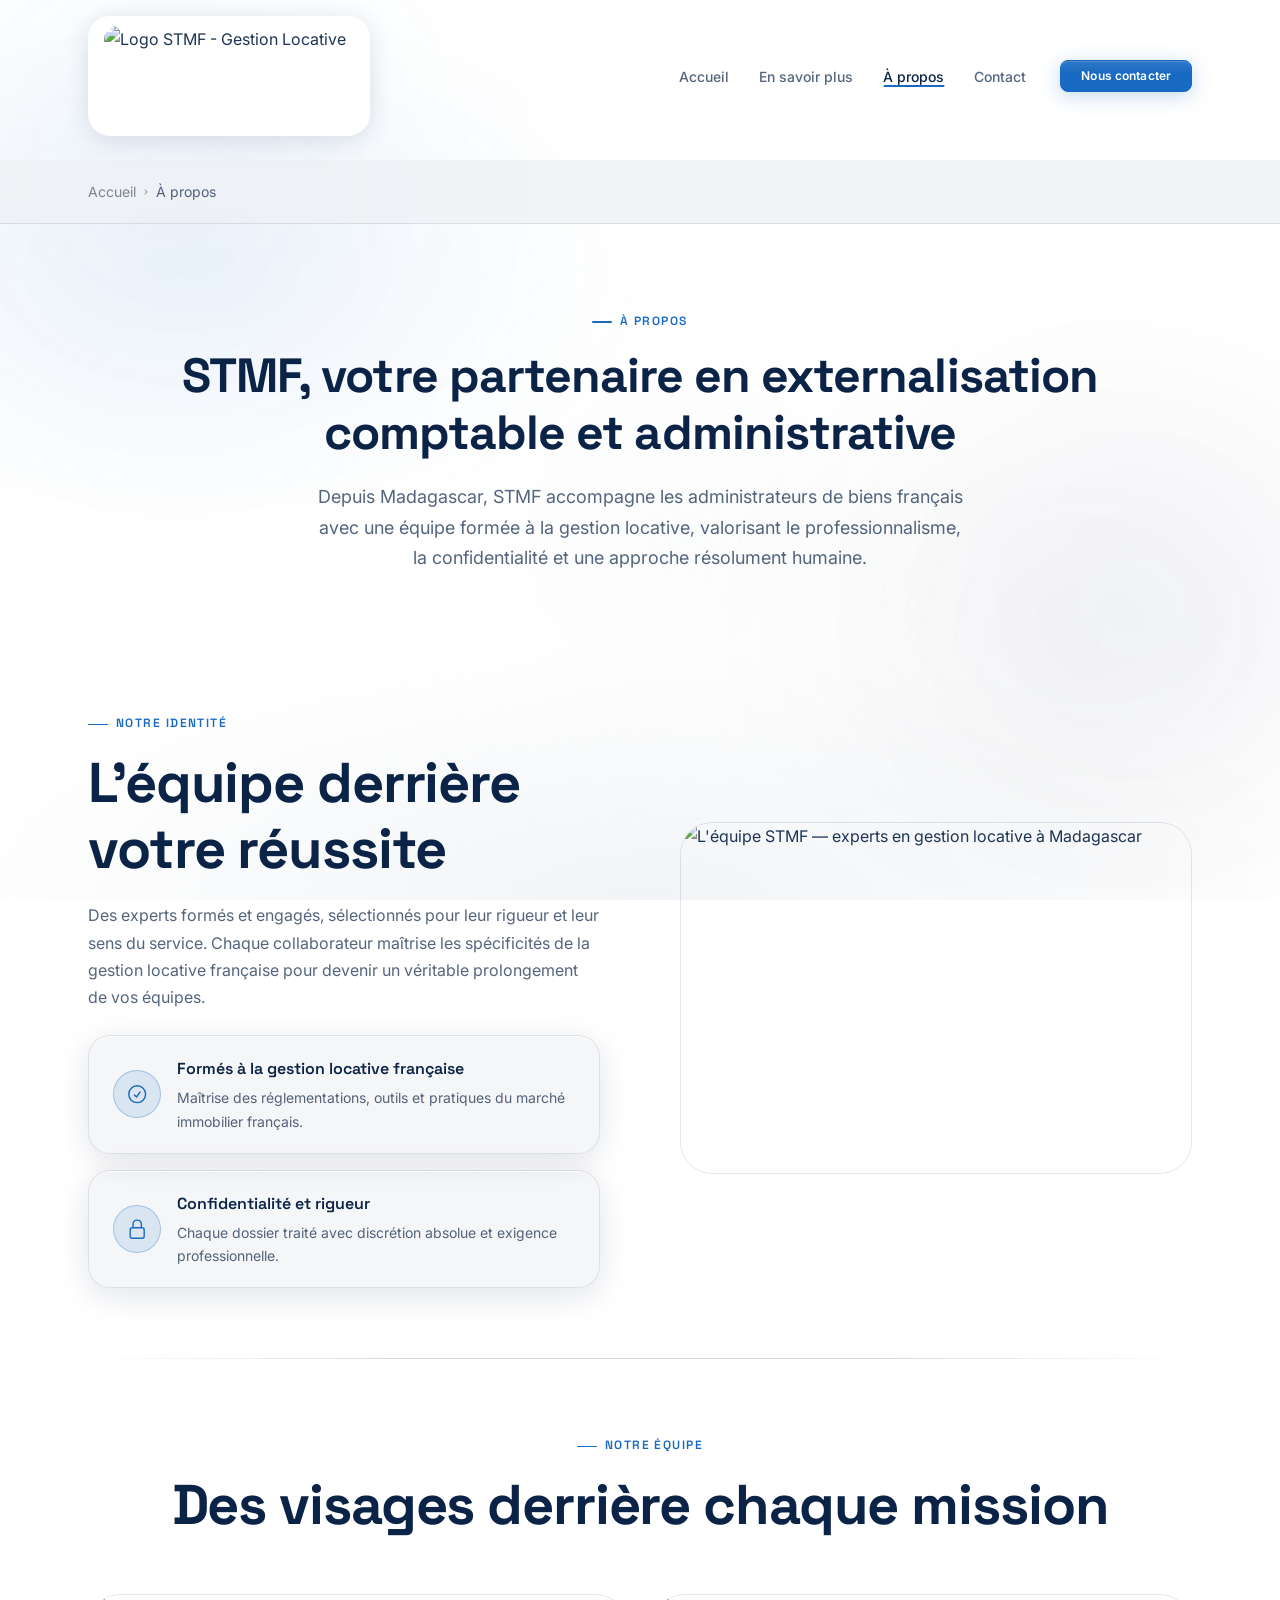
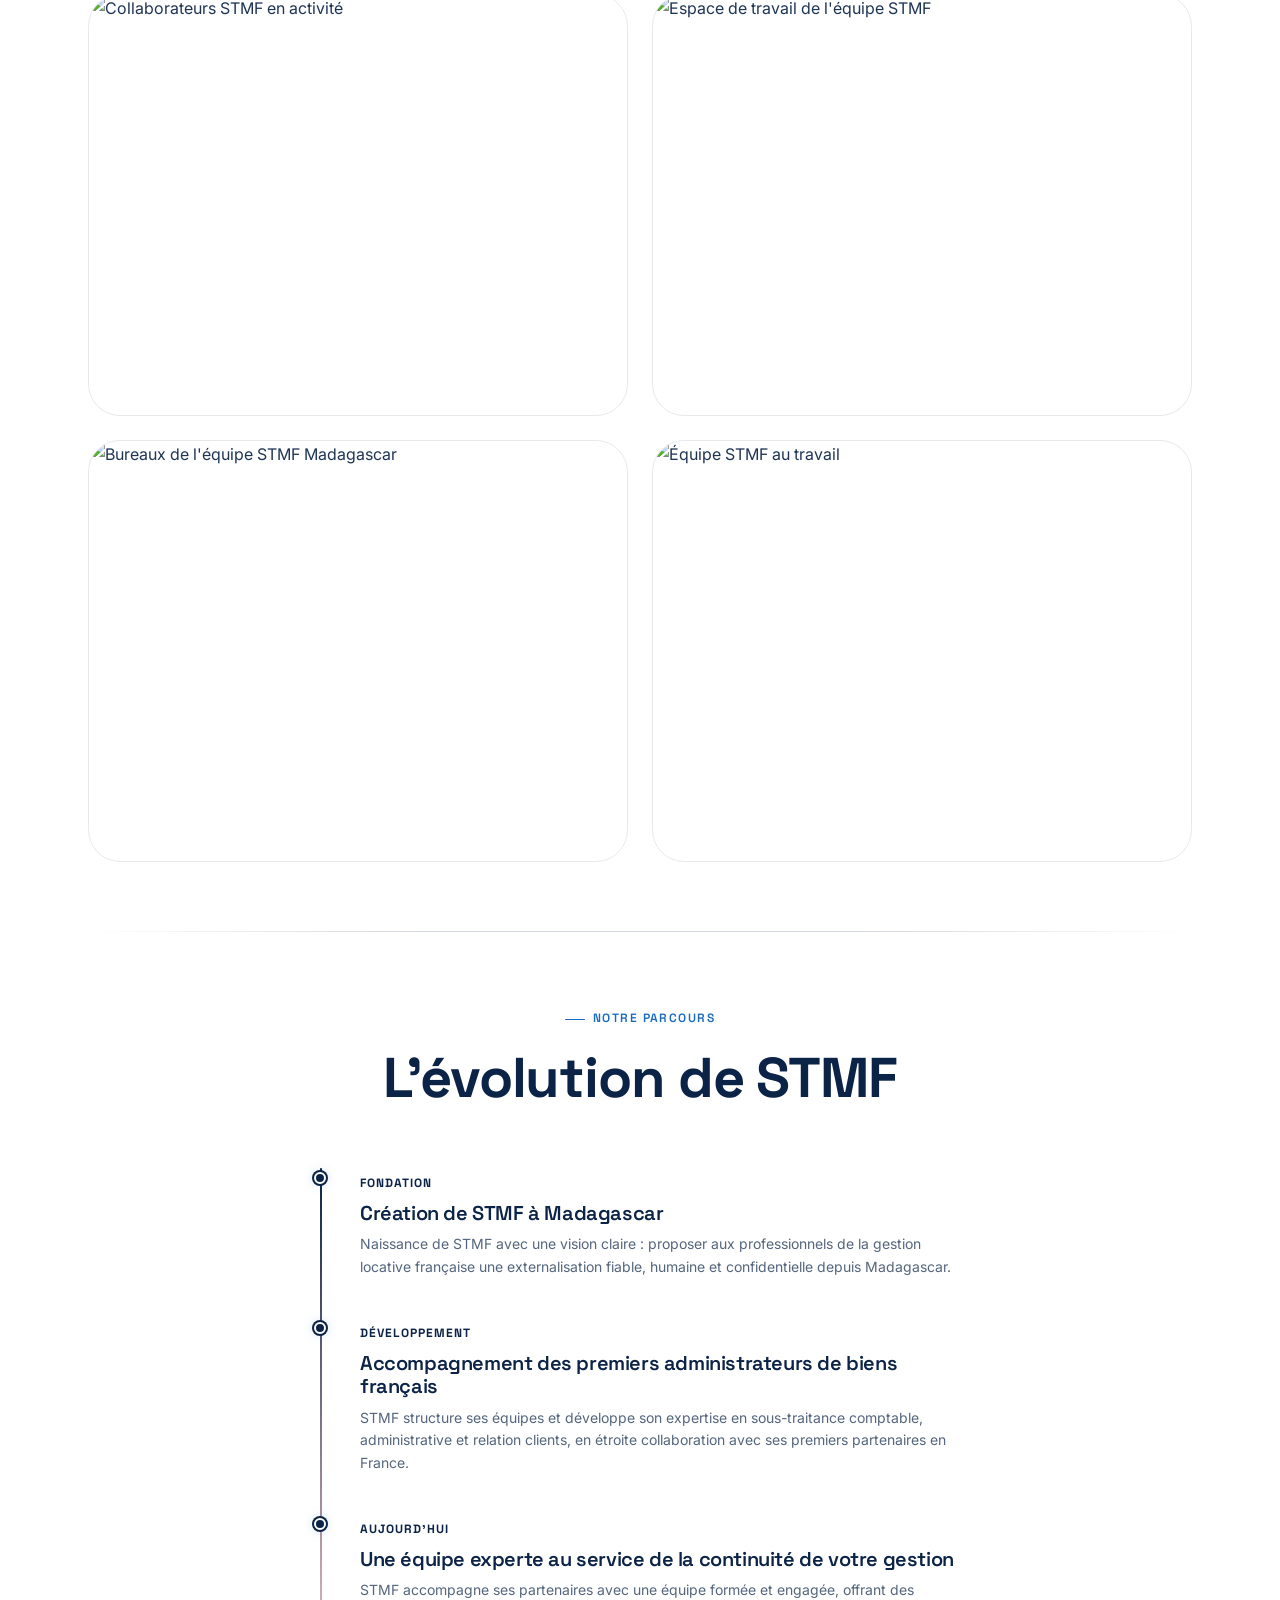
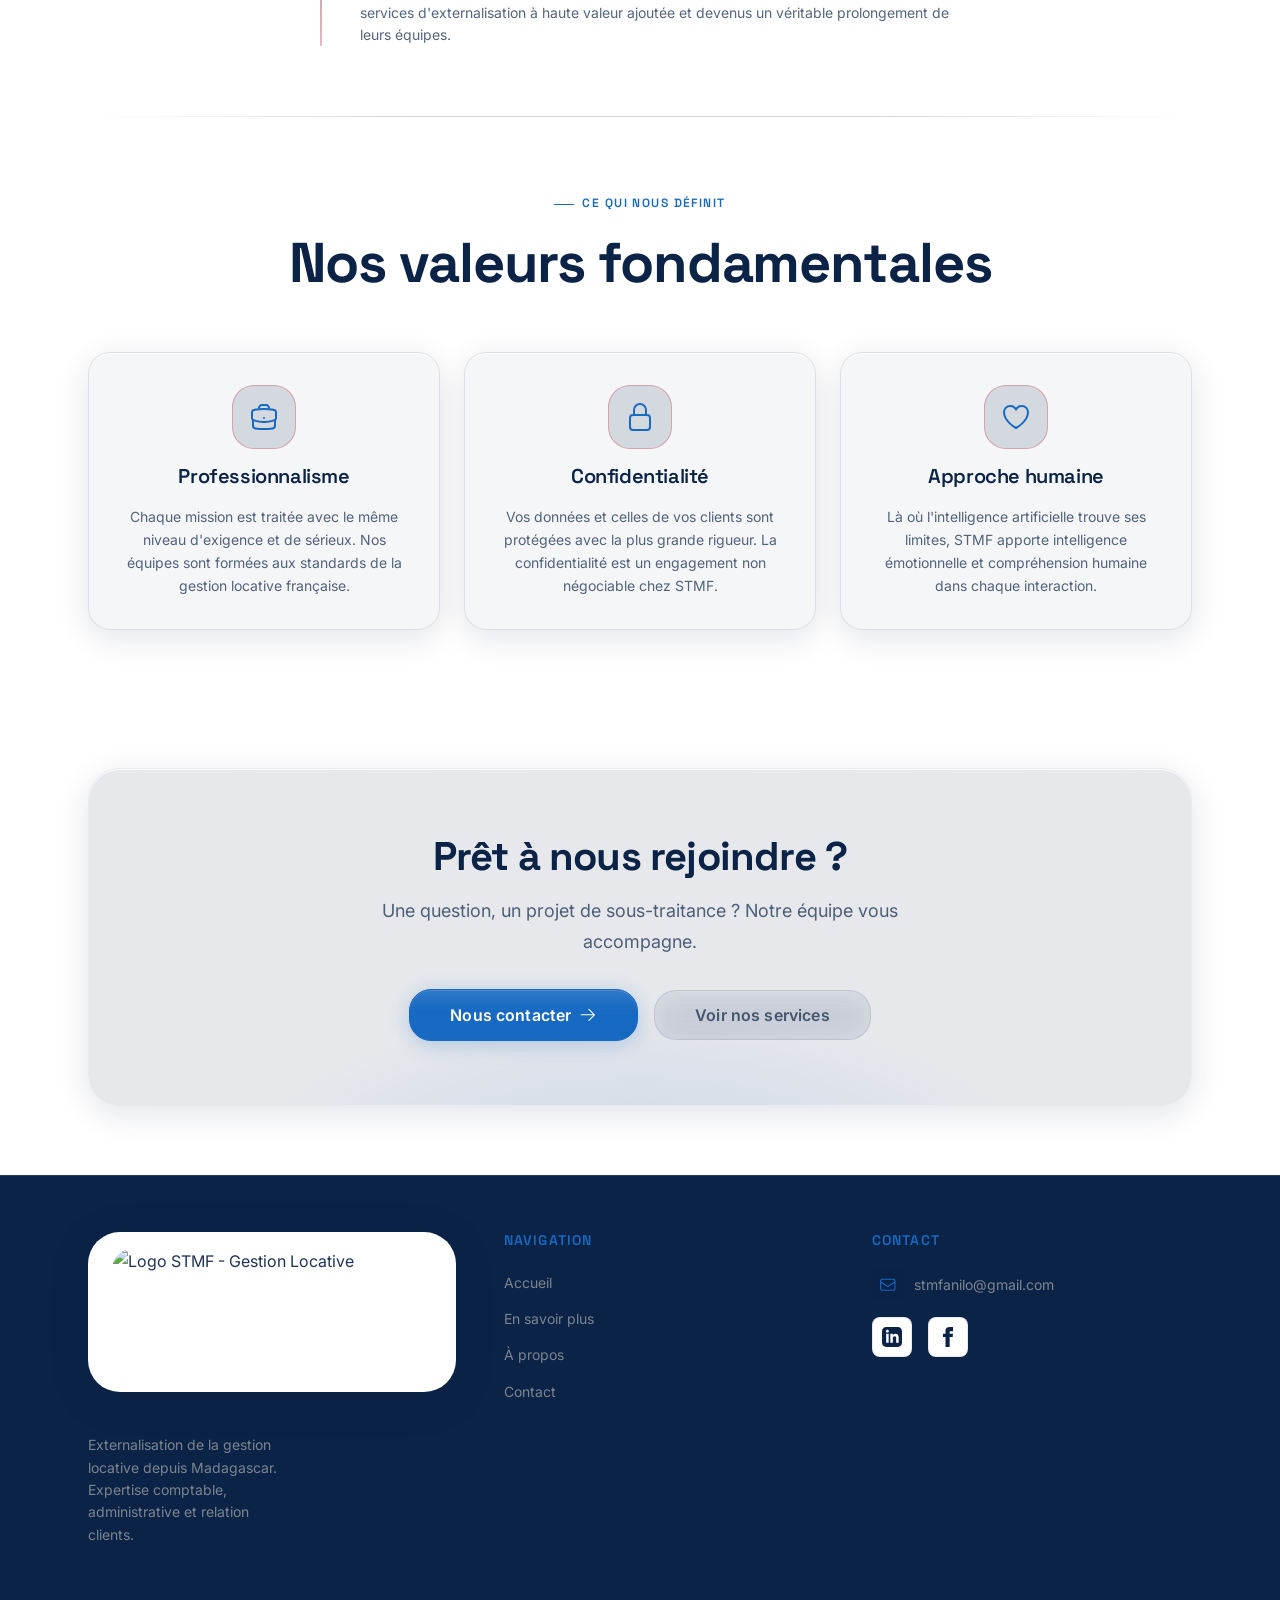
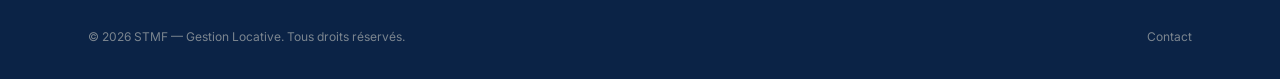
==== commit 9486bcdb: "fix: Favicon visible dans Google Search - déblocage robots.txt - robots.txt: suppression du Disallow" ====
--- a/a-propos.html
+++ b/a-propos.html
@@ -59,13 +59,13 @@
   }
   </script>
 
-  <!-- ─── Favicons ─── -->
-  <link rel="icon" href="/favicon.ico" sizes="48x48" />
-  <link rel="icon" type="image/x-icon" href="assets/favicon/favicon.ico" />
-  <link rel="icon" type="image/png" href="assets/favicon/favicon-32x32.png" sizes="32x32" />
-  <link rel="icon" type="image/png" href="assets/favicon/favicon-16x16.png" sizes="16x16" />
-  <link rel="icon" type="image/png" href="assets/favicon/android-chrome-192x192.png" sizes="192x192" />
-  <link rel="apple-touch-icon" href="assets/favicon/apple-touch-icon.png" sizes="180x180" />
+  <!-- ─── Favicons (Google Search nécessite 48x48 minimum) ─── -->
+  <link rel="icon" type="image/png" sizes="192x192" href="assets/favicon/android-chrome-192x192.png" />
+  <link rel="icon" type="image/png" sizes="32x32" href="assets/favicon/favicon-32x32.png" />
+  <link rel="icon" type="image/png" sizes="16x16" href="assets/favicon/favicon-16x16.png" />
+  <link rel="icon" type="image/x-icon" href="favicon.ico" />
+  <link rel="shortcut icon" href="favicon.ico" />
+  <link rel="apple-touch-icon" sizes="180x180" href="assets/favicon/apple-touch-icon.png" />
   <link rel="manifest" href="site.webmanifest" />
   <meta name="theme-color" content="#0B2346" />
   <meta name="msapplication-TileColor" content="#0B2346" />
